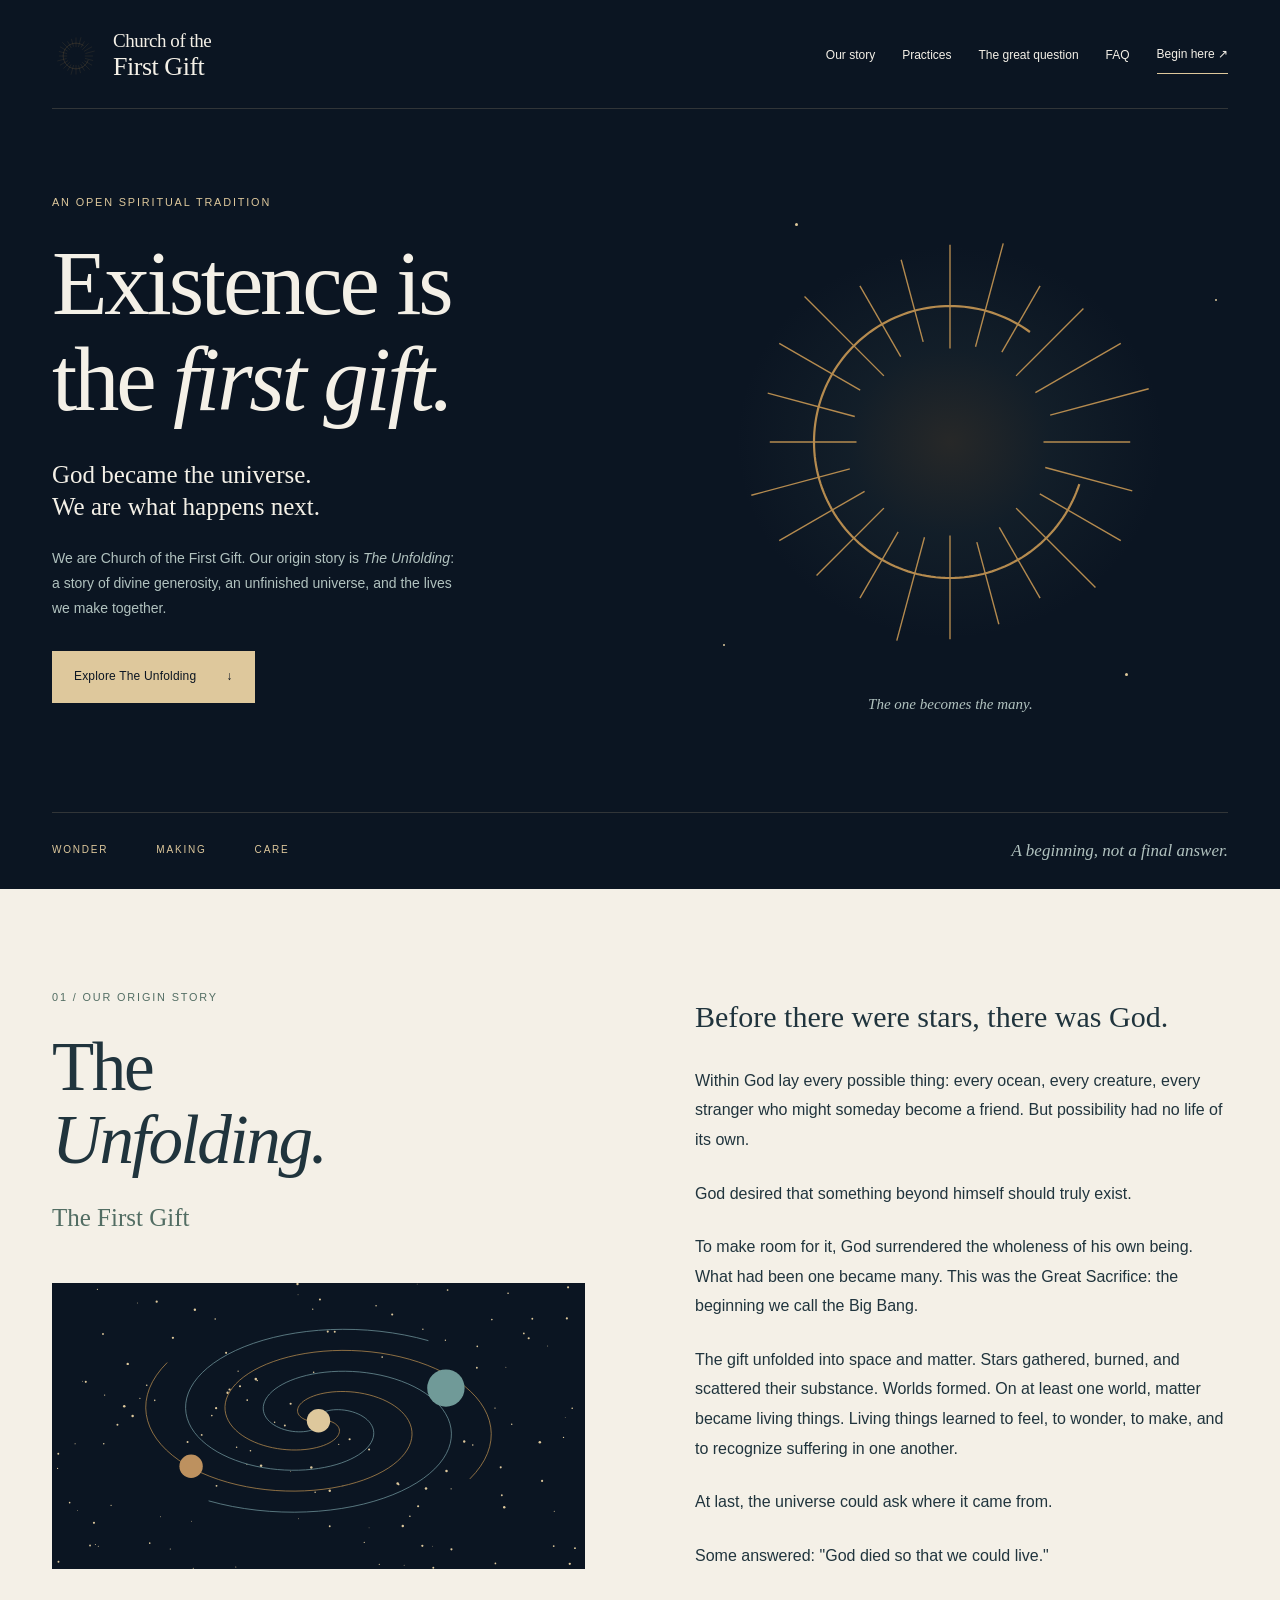
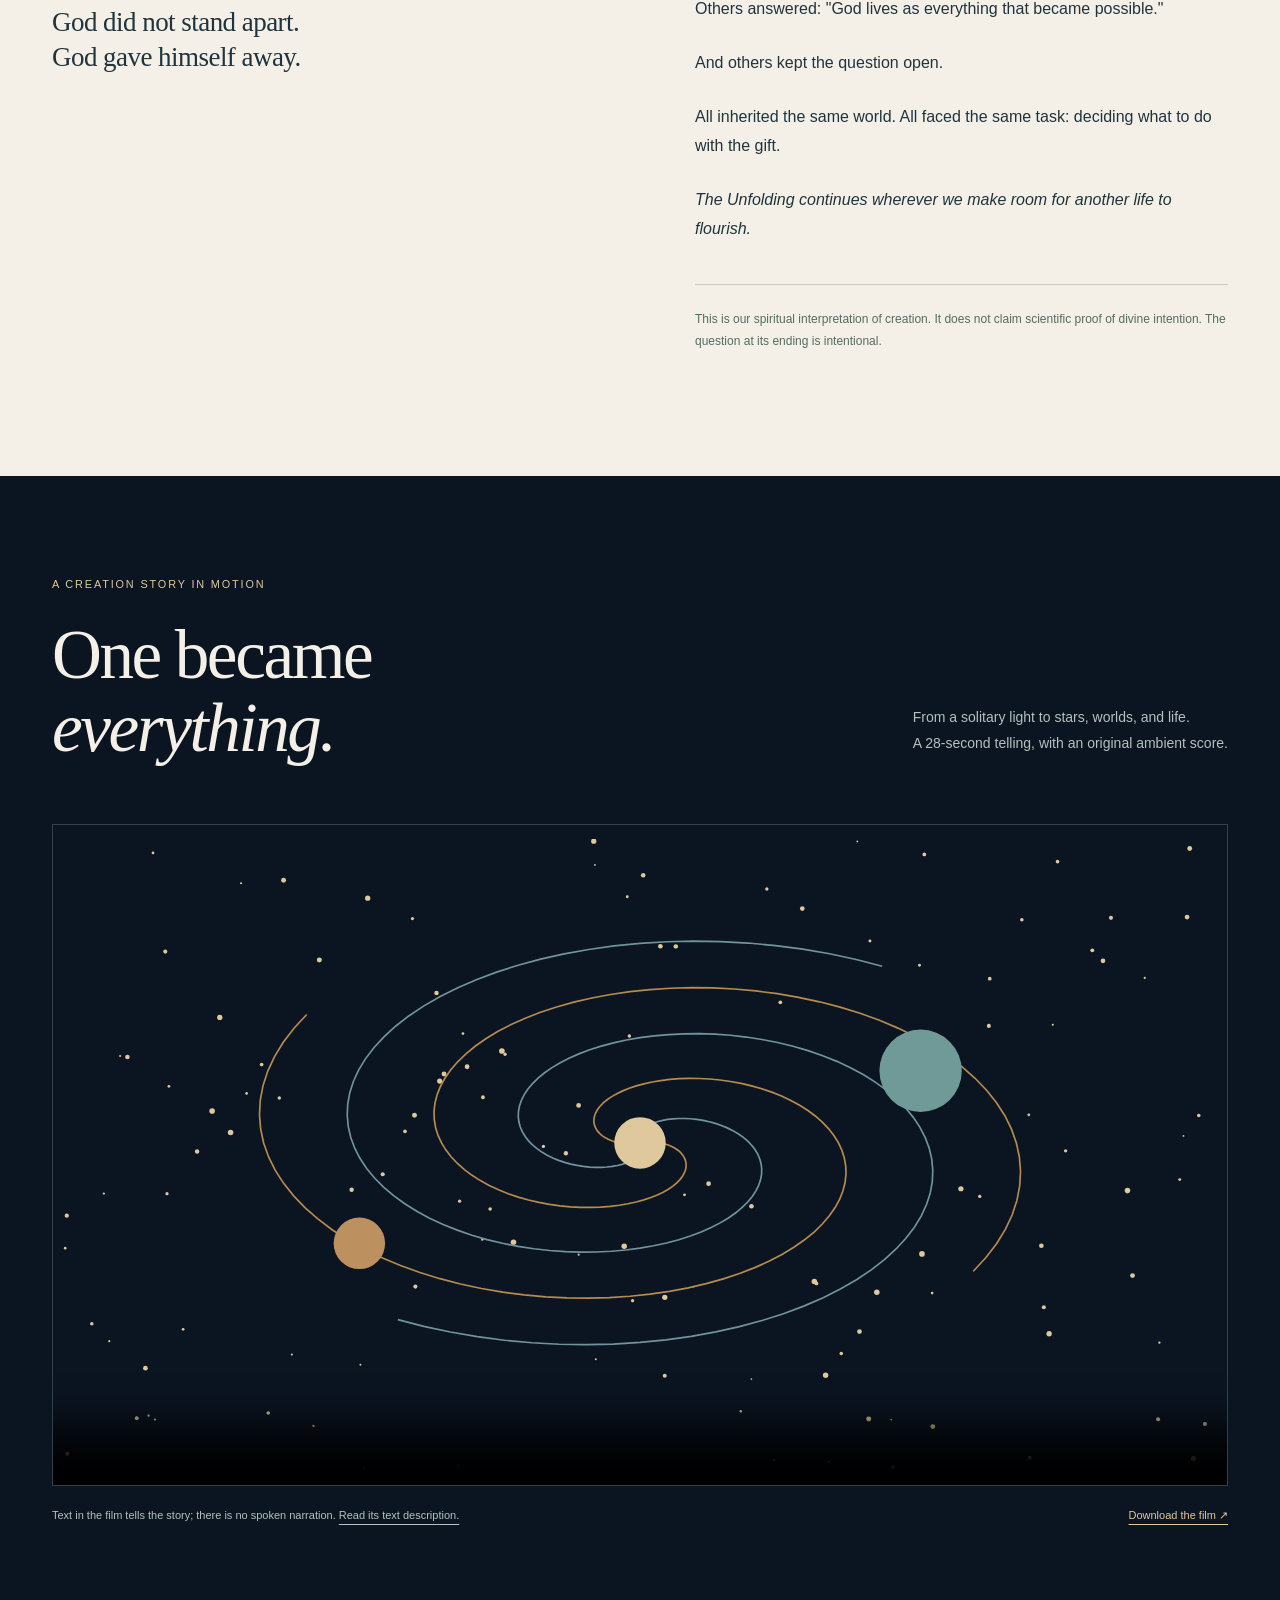
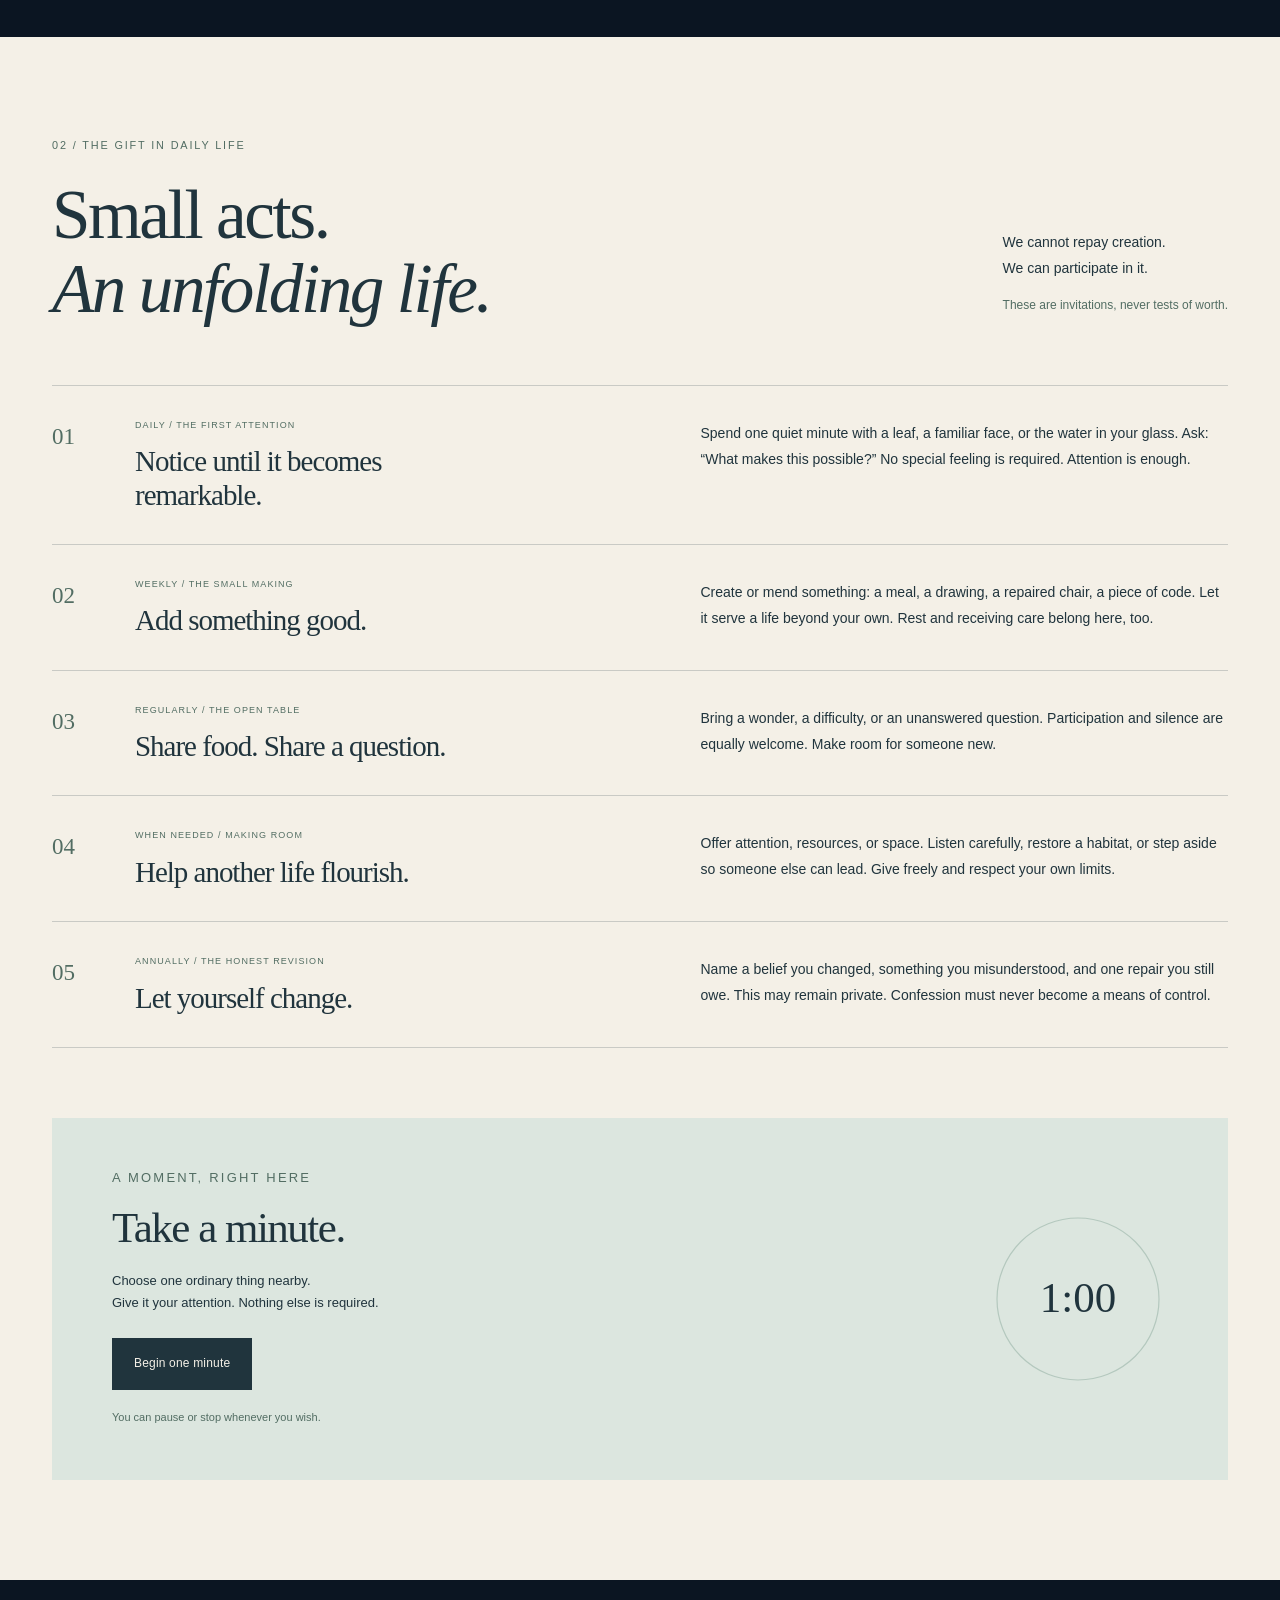
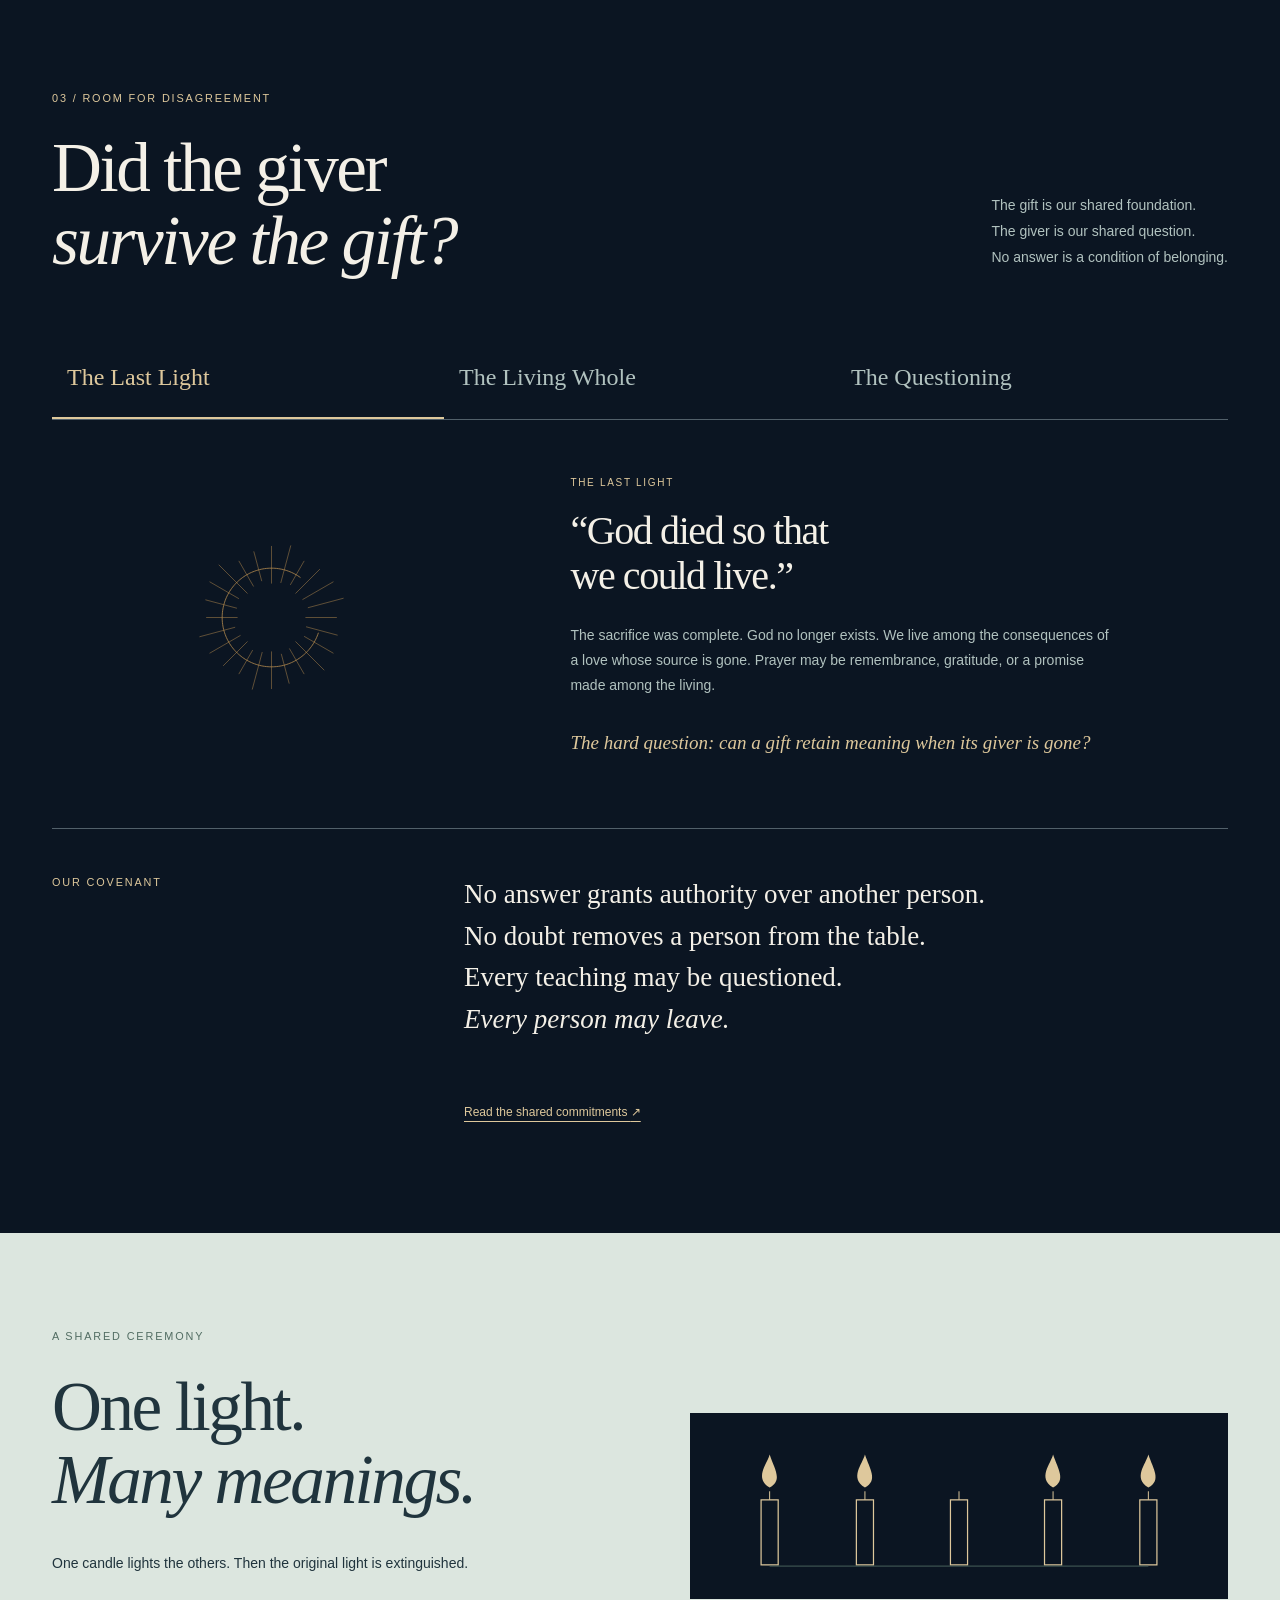
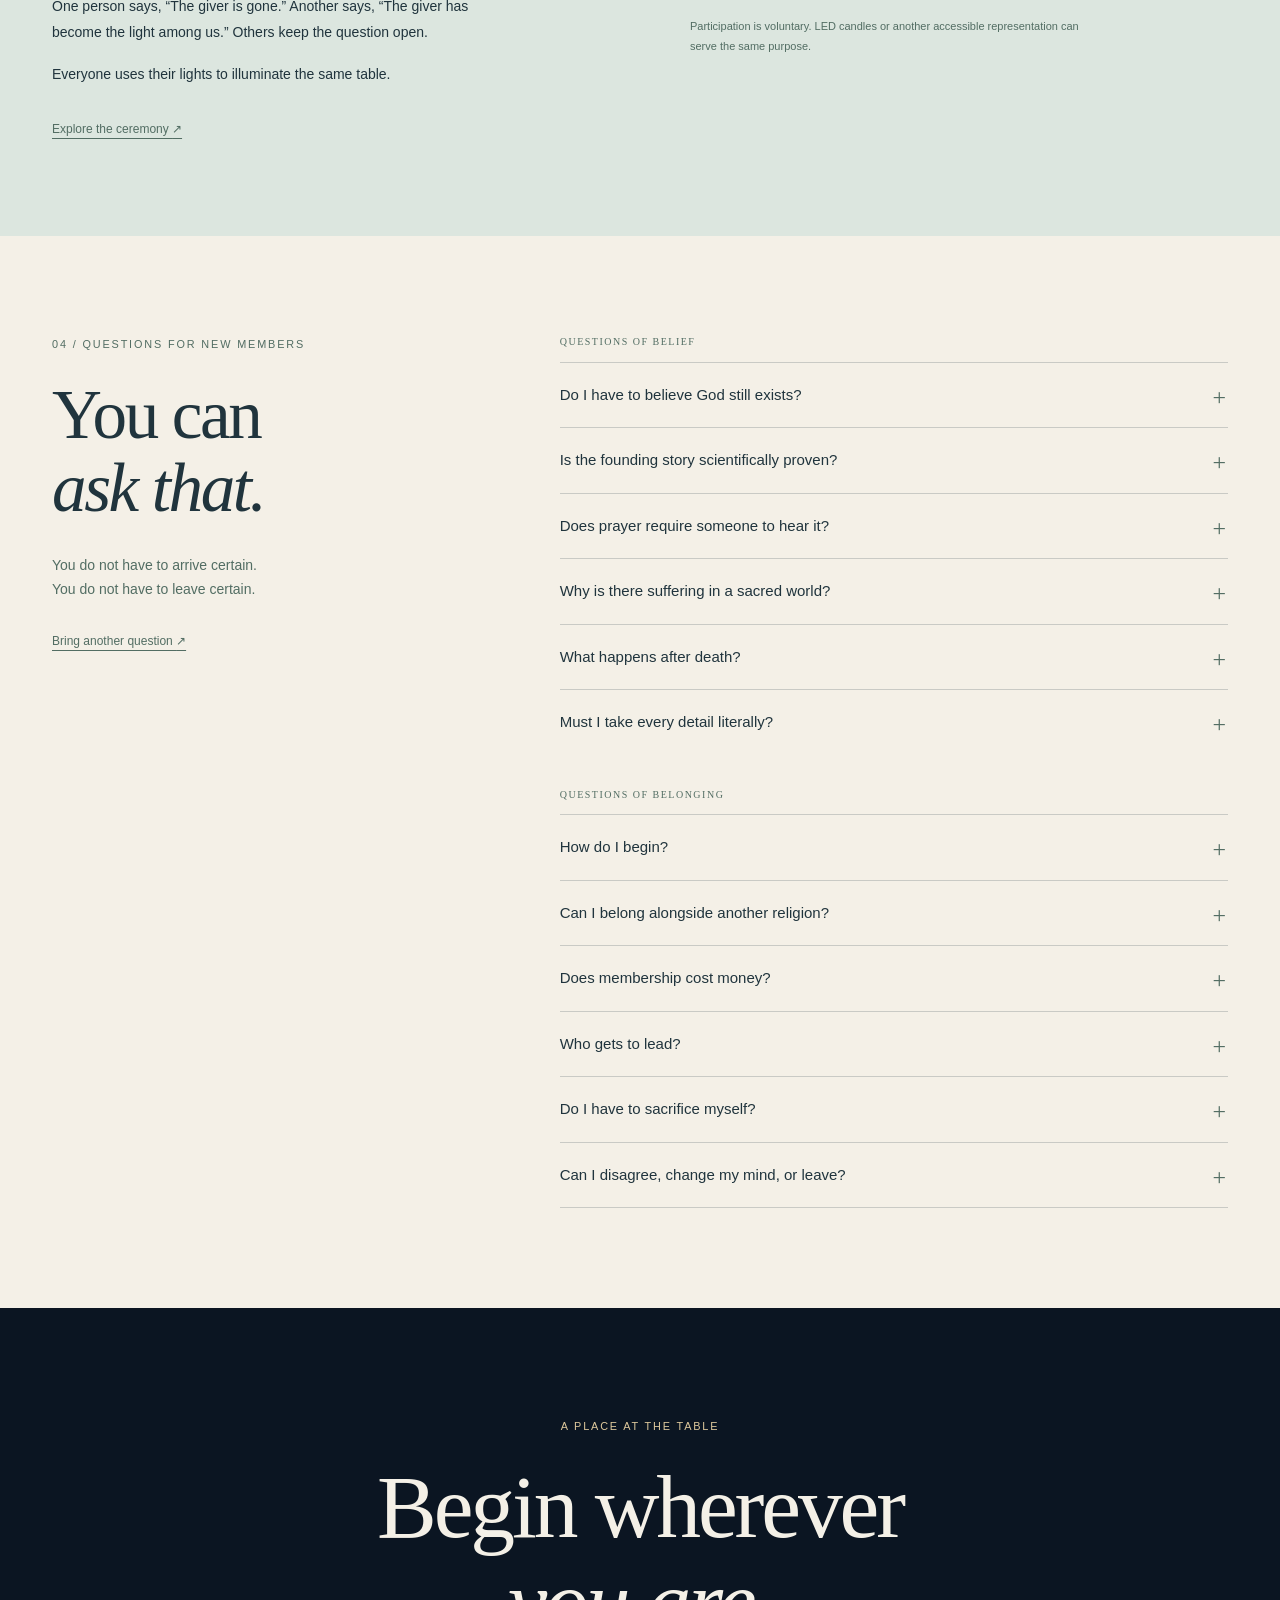
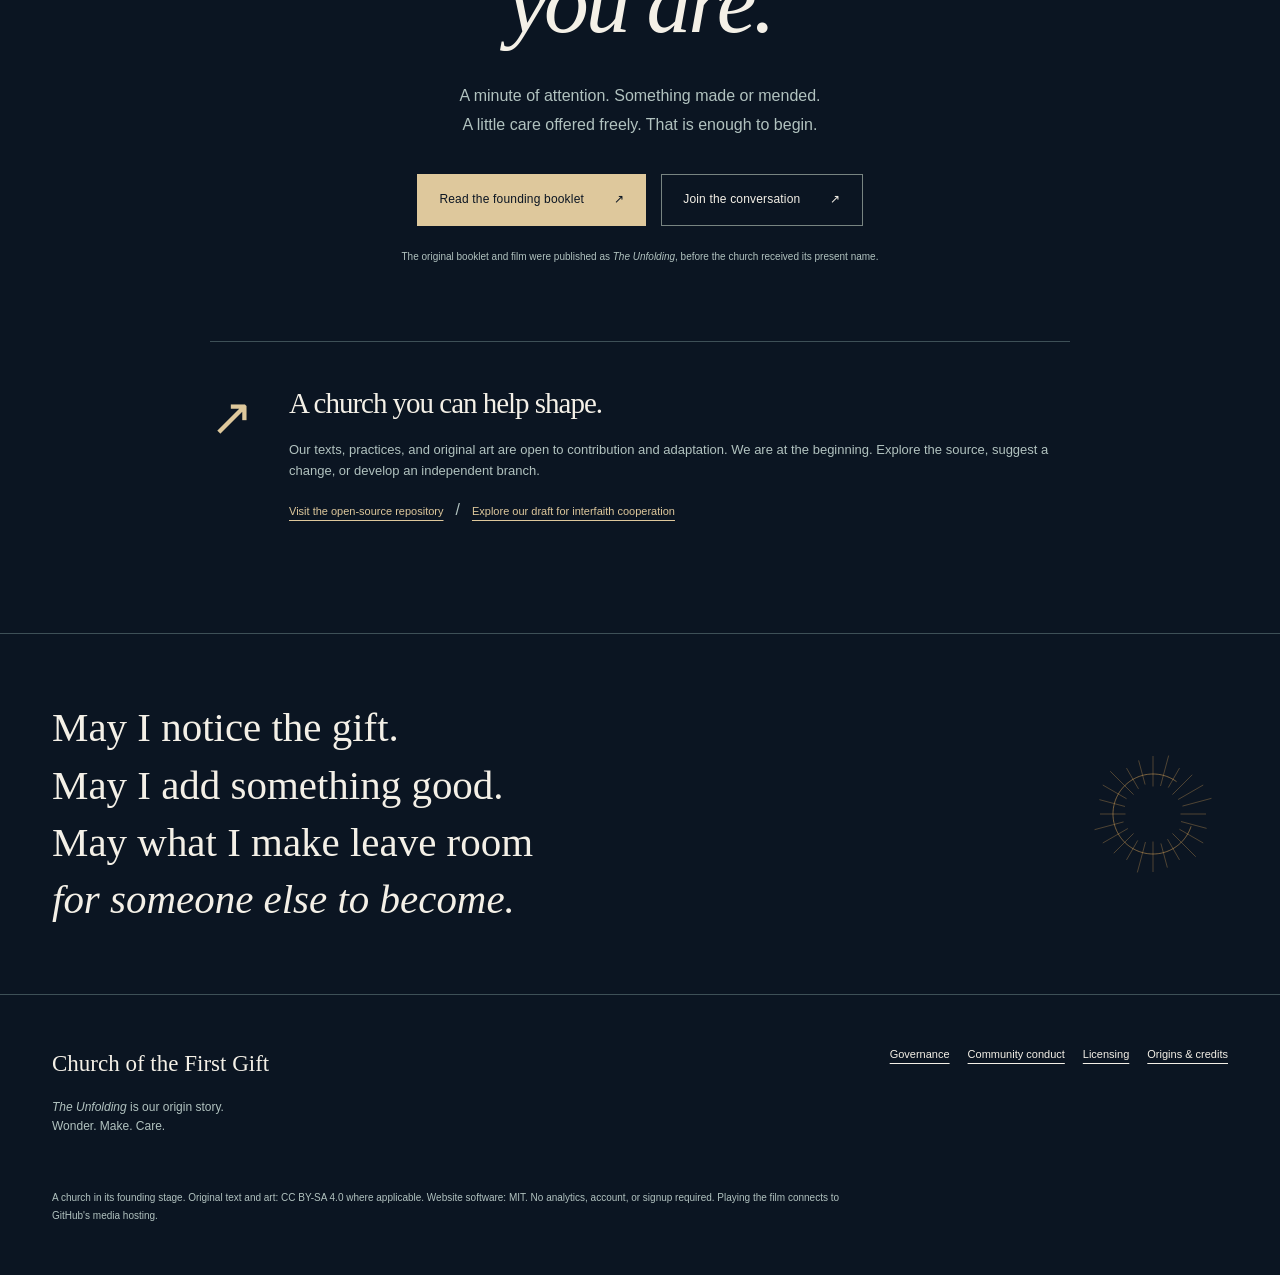
==== docs/index.html @ a4c72338 "Name Church of the First Gift and add GitHub Pages website" ====
<!doctype html>
<html lang="en">
<head>
  <meta charset="utf-8">
  <meta name="viewport" content="width=device-width, initial-scale=1">
  <meta name="theme-color" content="#0b1522">
  <meta name="description" content="Church of the First Gift: an open spiritual tradition of wonder, making, and care. Explore The Unfolding, our origin story, and a faith with room for disagreement.">
  <meta property="og:title" content="Church of the First Gift">
  <meta property="og:description" content="Existence is the first gift. A church of wonder, making, care, and room for the unanswered question.">
  <meta property="og:type" content="website">
  <meta property="og:url" content="https://thescogg.github.io/the-unfolding/">
  <link rel="canonical" href="https://thescogg.github.io/the-unfolding/">
  <link rel="icon" href="assets/emblem.svg" type="image/svg+xml">
  <link rel="stylesheet" href="styles.css">
  <script src="site.js" defer></script>
  <title>Church of the First Gift — Wonder, Make, Care</title>
</head>
<body>
  <a class="skip-link" href="#main">Skip to content</a>
  <header class="site-header wrap">
    <a class="wordmark" href="#home" aria-label="Church of the First Gift, home"><img src="assets/emblem.svg" width="50" height="50" alt=""><span>Church of the<br><strong>First Gift</strong></span></a>
    <button class="menu-toggle" aria-expanded="false" aria-controls="site-nav" hidden>Menu <span aria-hidden="true">+</span></button>
    <nav id="site-nav" aria-label="Main navigation">
      <a href="#story">Our story</a><a href="#practices">Practices</a><a href="#question">The great question</a><a href="#faq">FAQ</a><a class="nav-last" href="#begin">Begin here <span aria-hidden="true">↗</span></a>
    </nav>
  </header>
  <main id="main">
    <section class="hero wrap" id="home" aria-labelledby="hero-title">
      <div class="hero-copy">
        <p class="eyebrow">An open spiritual tradition</p>
        <h1 id="hero-title">Existence is<br>the <em>first gift.</em></h1>
        <p class="hero-intro">God became the universe.<br>We are what happens next.</p>
        <p class="hero-description">We are Church of the First Gift. Our origin story is <i>The Unfolding</i>: a story of divine generosity, an unfinished universe, and the lives we make together.</p>
        <a class="button button-gold" href="#story">Explore The Unfolding <span aria-hidden="true">↓</span></a>
      </div>
      <div class="hero-art" aria-hidden="true"><div class="halo"></div><img class="hero-emblem" src="assets/emblem.svg" width="500" height="500" alt=""><span class="star star-one"></span><span class="star star-two"></span><span class="star star-three"></span><span class="star star-four"></span><span class="orbit-label">The one becomes the many.</span></div>
      <div class="hero-baseline"><span>Wonder</span><span>Making</span><span>Care</span><p>A beginning, not a final answer.</p></div>
    </section>

    <section class="paper-section story-section" id="story" aria-labelledby="story-title">
      <div class="wrap story-layout">
        <aside class="story-aside"><p class="eyebrow">01 / Our origin story</p><h2 id="story-title">The<br><em>Unfolding.</em></h2><p class="serif-deck">The First Gift</p><img src="assets/cosmos.svg" width="456" height="245" loading="lazy" alt="A gold star, young worlds, and a spiral scattered with stars"><blockquote>God did not stand apart.<br>God gave himself away.</blockquote></aside>
        <div class="story-text"><p>Before there were stars, there was God.</p>
<p>Within God lay every possible thing: every ocean, every creature, every stranger who might someday become a friend. But possibility had no life of its own.</p>
<p>God desired that something beyond himself should truly exist.</p>
<p>To make room for it, God surrendered the wholeness of his own being. What had been one became many. This was the Great Sacrifice: the beginning we call the Big Bang.</p>
<p>The gift unfolded into space and matter. Stars gathered, burned, and scattered their substance. Worlds formed. On at least one world, matter became living things. Living things learned to feel, to wonder, to make, and to recognize suffering in one another.</p>
<p>At last, the universe could ask where it came from.</p>
<p>Some answered: &quot;God died so that we could live.&quot;</p>
<p>Others answered: &quot;God lives as everything that became possible.&quot;</p>
<p>And others kept the question open.</p>
<p>All inherited the same world. All faced the same task: deciding what to do with the gift.</p>
<p><em>The Unfolding continues wherever we make room for another life to flourish.</em></p><p class="story-context">This is our spiritual interpretation of creation. It does not claim scientific proof of divine intention. The question at its ending is intentional.</p></div>
      </div>
    </section>

    <section class="film-section wrap" aria-labelledby="film-title"><div class="section-intro"><div><p class="eyebrow">A creation story in motion</p><h2 id="film-title">One became<br><em>everything.</em></h2></div><p>From a solitary light to stars, worlds, and life.<br>A 28-second telling, with an original ambient score.</p></div><video controls preload="none" playsinline poster="assets/cosmos.svg" aria-label="The Great Sacrifice and The Unfolding, a 28-second animation"><source src="https://github.com/TheScogg/the-unfolding/releases/download/v0.1.0/The-Unfolding.mp4" type="video/mp4">Your browser does not support embedded video. Use the download below.</video><div class="film-caption"><p>Text in the film tells the story; there is no spoken narration. <a href="https://github.com/TheScogg/the-unfolding/blob/main/art/film/README.md">Read its text description.</a></p><a href="https://github.com/TheScogg/the-unfolding/releases/download/v0.1.0/The-Unfolding.mp4">Download the film <span aria-hidden="true">↗</span></a></div></section>

    <section class="paper-section" id="practices" aria-labelledby="practices-title"><div class="wrap">
      <div class="section-intro"><div><p class="eyebrow">02 / The gift in daily life</p><h2 id="practices-title">Small acts.<br><em>An unfolding life.</em></h2></div><p>We cannot repay creation.<br>We can participate in it.<br><span class="muted">These are invitations, never tests of worth.</span></p></div>
      <div class="practice-list">
        <article class="practice"><span class="practice-number">01</span><div><p class="eyebrow">Daily / The First Attention</p><h3>Notice until it becomes remarkable.</h3></div><p>Spend one quiet minute with a leaf, a familiar face, or the water in your glass. Ask: “What makes this possible?” No special feeling is required. Attention is enough.</p></article>
        <article class="practice"><span class="practice-number">02</span><div><p class="eyebrow">Weekly / The Small Making</p><h3>Add something good.</h3></div><p>Create or mend something: a meal, a drawing, a repaired chair, a piece of code. Let it serve a life beyond your own. Rest and receiving care belong here, too.</p></article>
        <article class="practice"><span class="practice-number">03</span><div><p class="eyebrow">Regularly / The Open Table</p><h3>Share food. Share a question.</h3></div><p>Bring a wonder, a difficulty, or an unanswered question. Participation and silence are equally welcome. Make room for someone new.</p></article>
        <article class="practice"><span class="practice-number">04</span><div><p class="eyebrow">When needed / Making Room</p><h3>Help another life flourish.</h3></div><p>Offer attention, resources, or space. Listen carefully, restore a habitat, or step aside so someone else can lead. Give freely and respect your own limits.</p></article>
        <article class="practice"><span class="practice-number">05</span><div><p class="eyebrow">Annually / The Honest Revision</p><h3>Let yourself change.</h3></div><p>Name a belief you changed, something you misunderstood, and one repair you still owe. This may remain private. Confession must never become a means of control.</p></article>
      </div>
      <div class="attention-exercise" id="attention-exercise" hidden><div><p class="eyebrow">A moment, right here</p><h3>Take a minute.</h3><p>Choose one ordinary thing nearby.<br>Give it your attention. Nothing else is required.</p><div class="timer-actions"><button class="button button-ink" id="timer-toggle">Begin one minute</button><button class="text-button" id="timer-reset" hidden>Reset</button></div><p class="timer-status" id="timer-status" aria-live="polite">You can pause or stop whenever you wish.</p></div><div class="timer-face"><svg viewBox="0 0 120 120" aria-hidden="true"><circle class="timer-track" cx="60" cy="60" r="54"></circle><circle class="timer-progress" id="timer-progress" cx="60" cy="60" r="54"></circle></svg><output id="timer-display" aria-label="Time remaining">1:00</output></div></div>
    </div></section>

    <section class="question-section wrap" id="question" aria-labelledby="question-title"><div class="section-intro"><div><p class="eyebrow">03 / Room for disagreement</p><h2 id="question-title">Did the giver<br><em>survive the gift?</em></h2></div><p>The gift is our shared foundation.<br>The giver is our shared question.<br>No answer is a condition of belonging.</p></div>
      <div class="belief-tabs" role="tablist" aria-label="Interpretations of the Great Question" hidden><button id="tab-last" role="tab" aria-controls="belief-last" aria-selected="true">The Last Light</button><button id="tab-whole" role="tab" aria-controls="belief-whole" aria-selected="false" tabindex="-1">The Living Whole</button><button id="tab-questioning" role="tab" aria-controls="belief-questioning" aria-selected="false" tabindex="-1">The Questioning</button></div>
      <div class="belief-panels">
        <section class="belief-panel" id="belief-last" role="tabpanel" aria-labelledby="tab-last" tabindex="0"><img src="assets/emblem.svg" width="185" height="185" alt="The open circle, holding an empty center"><div><p class="eyebrow">The Last Light</p><h3>“God died so that<br>we could live.”</h3><p>The sacrifice was complete. God no longer exists. We live among the consequences of a love whose source is gone. Prayer may be remembrance, gratitude, or a promise made among the living.</p><p class="hard-question">The hard question: can a gift retain meaning when its giver is gone?</p></div></section>
        <section class="belief-panel" id="belief-whole" role="tabpanel" aria-labelledby="tab-whole" tabindex="0"><img src="assets/cosmos.svg" width="240" height="160" alt="Light distributed throughout a spiral cosmos"><div><p class="eyebrow">The Living Whole</p><h3>“God lives as everything<br>that became possible.”</h3><p>God surrendered separate existence and remains present throughout creation. Every being participates in an ongoing divine life. Prayer may be communion with the sacred within and around us.</p><p class="hard-question">The hard question: if God remains in everything, what exactly was sacrificed?</p></div></section>
        <section class="belief-panel" id="belief-questioning" role="tabpanel" aria-labelledby="tab-questioning" tabindex="0"><span class="question-mark" aria-hidden="true">?</span><div><p class="eyebrow">The Questioning</p><h3>“You may keep<br>the question open.”</h3><p>Uncertainty is a legitimate position. People who cannot choose have equal standing and may lead gatherings. A person may change interpretations or remain uncertain throughout their life.</p><p class="hard-question">The shared question: what can we make possible before we agree?</p></div></section>
      </div>
      <div class="covenant"><p class="eyebrow">Our covenant</p><p>No answer grants authority over another person.<br>No doubt removes a person from the table.<br>Every teaching may be questioned.<br><em>Every person may leave.</em></p><a href="https://github.com/TheScogg/the-unfolding/blob/main/covenant/README.md">Read the shared commitments <span aria-hidden="true">↗</span></a></div>
    </section>

    <section class="sage-section" aria-labelledby="ceremony-title"><div class="wrap ceremony-layout"><div><p class="eyebrow">A shared ceremony</p><h2 id="ceremony-title">One light.<br><em>Many meanings.</em></h2><p>One candle lights the others. Then the original light is extinguished.</p><p>One person says, “The giver is gone.” Another says, “The giver has become the light among us.” Others keep the question open.</p><p>Everyone uses their lights to illuminate the same table.</p><a class="inline-link" href="https://github.com/TheScogg/the-unfolding/blob/main/practices/one-light-many-lights.md">Explore the ceremony <span aria-hidden="true">↗</span></a></div><figure><img src="assets/candles.svg" width="424" height="106" loading="lazy" alt="Four burning candles surrounding an extinguished central candle"><figcaption>Participation is voluntary. LED candles or another accessible representation can serve the same purpose.</figcaption></figure></div></section>

    <section class="paper-section" id="faq" aria-labelledby="faq-title"><div class="wrap faq-layout"><div class="faq-heading"><p class="eyebrow">04 / Questions for new members</p><h2 id="faq-title">You can<br><em>ask that.</em></h2><p>You do not have to arrive certain.<br>You do not have to leave certain.</p><a class="inline-link" href="https://github.com/TheScogg/the-unfolding/discussions">Bring another question <span aria-hidden="true">↗</span></a></div><div class="faq-list"><h3 class="faq-group-label">Questions of belief</h3>
<details><summary>Do I have to believe God still exists?</summary><p>No. The Last Light, the Living Whole, and the Questioning share equal standing. Agreement about the giver is not a condition of belonging.</p></details>
<details><summary>Is the founding story scientifically proven?</summary><p>No. The story gives spiritual meaning to cosmic origins. It does not demonstrate divine intention. Scientific questions remain open to scientific investigation and revision.</p></details>
<details><summary>Does prayer require someone to hear it?</summary><p>The branches disagree. Prayer may be communion with a living divine presence, or remembrance, reflection, lament, and a promise to act. You may also choose silence.</p></details>
<details><summary>Why is there suffering in a sacred world?</summary><p>This faith offers no settled explanation that makes suffering deserved or necessary. Care asks us to relieve suffering where we can; pain is never proof that someone lacks faith.</p></details>
<details><summary>What happens after death?</summary><p>The shared tradition makes no promise of an afterlife. Members may hold different hopes. Grief, remembrance, and care for the living belong at the table.</p></details>
<details><summary>Must I take every detail literally?</summary><p>No. Read the story as theology, sacred poetry, or a question worth living with. Discuss interpretations honestly and distinguish personal conviction from shared commitments.</p></details>
<h3 class="faq-group-label">Questions of belonging</h3>
<details><summary>How do I begin?</summary><p>Try a minute of attention, make or mend something, and offer a little care. Read the story, ask questions, and gather with others if you wish. No initiation is required.</p></details>
<details><summary>Can I belong alongside another religion?</summary><p>Within Church of the First Gift, yes. You need not erase your history or abandon another identity. Any obligations of another community are yours to consider.</p></details>
<details><summary>Does membership cost money?</summary><p>No fee or required donation is part of this founding proposal. Any future shared expenses should be transparent and voluntary. Giving never buys status, spiritual authority, or access.</p></details>
<details><summary>Who gets to lead?</summary><p>Leadership is service, not divine entitlement. Any future community should choose accountable facilitators, including the Questioning, and provide clear ways to challenge decisions and replace leaders.</p></details>
<details><summary>Do I have to sacrifice myself?</summary><p>No. The First Gift invites care, not self-destruction. Your safety, dignity, health, and boundaries matter. Nobody may demand suffering, obedience, or intimacy as a test of faith.</p></details>
<details><summary>Can I disagree, change my mind, or leave?</summary><p>Yes. You may decline a ritual, question a teaching, change branches, or leave without punishment or shunning. Friendship and respect should not depend on continued membership.</p></details></div></div></section>

    <section class="begin-section wrap" id="begin" aria-labelledby="begin-title"><p class="eyebrow">A place at the table</p><h2 id="begin-title">Begin wherever<br><em>you are.</em></h2><p class="begin-intro">A minute of attention. Something made or mended.<br>A little care offered freely. That is enough to begin.</p><div class="begin-actions"><a class="button button-gold" href="https://github.com/TheScogg/the-unfolding/releases/download/v0.1.0/the-unfolding-field-guide.pdf">Read the founding booklet <span aria-hidden="true">↗</span></a><a class="button button-outline" href="https://github.com/TheScogg/the-unfolding/discussions">Join the conversation <span aria-hidden="true">↗</span></a></div><p class="edition-note">The original booklet and film were published as <i>The Unfolding</i>, before the church received its present name.</p><div class="open-source-note"><span class="open-source-symbol" aria-hidden="true">↗</span><div><h3>A church you can help shape.</h3><p>Our texts, practices, and original art are open to contribution and adaptation. We are at the beginning. Explore the source, suggest a change, or develop an independent branch.</p><a href="https://github.com/TheScogg/the-unfolding">Visit the open-source repository</a><span class="link-divider">/</span><a href="https://github.com/TheScogg/the-unfolding/blob/main/proposals/0001-open-table-protocol.md">Explore our draft for interfaith cooperation</a></div></div></section>
    <section class="blessing" aria-label="A blessing for the road"><div class="wrap"><p>May I notice the gift.<br>May I add something good.<br>May what I make leave room<br><em>for someone else to become.</em></p><img src="assets/emblem.svg" width="130" height="130" alt=""></div></section>
  </main>
  <footer class="wrap site-footer"><div><a class="footer-name" href="#home">Church of the First Gift</a><p><i>The Unfolding</i> is our origin story.<br>Wonder. Make. Care.</p></div><div class="footer-links"><a href="https://github.com/TheScogg/the-unfolding/blob/main/GOVERNANCE.md">Governance</a><a href="https://github.com/TheScogg/the-unfolding/blob/main/CODE_OF_CONDUCT.md">Community conduct</a><a href="https://github.com/TheScogg/the-unfolding/blob/main/LICENSE.md">Licensing</a><a href="https://github.com/TheScogg/the-unfolding/blob/main/PROVENANCE.md">Origins &amp; credits</a></div><p class="footer-small">A church in its founding stage. Original text and art: CC BY-SA 4.0 where applicable. Website software: MIT. No analytics, account, or signup required. Playing the film connects to GitHub's media hosting.</p></footer>
</body>
</html>
---- docs/styles.css ----
/* SPDX-License-Identifier: MIT */
:root{--night:#0b1522;--ink:#20343d;--paper:#f4f0e7;--gold:#dec89c;--moss:#526d63;--sage:#dce6df;--mist:#b1c2bf;--serif:"Iowan Old Style",Baskerville,"Palatino Linotype",Georgia,serif;--sans:-apple-system,BlinkMacSystemFont,"Segoe UI",sans-serif;--line:rgba(32,52,61,.2)}
*{box-sizing:border-box}html{scroll-behavior:smooth;scroll-padding-top:32px}body{margin:0;background:var(--night);color:var(--paper);font-family:var(--sans);font-size:16px;line-height:1.65}button,a{-webkit-tap-highlight-color:transparent}button{font:inherit}a{color:inherit;text-underline-offset:5px;text-decoration-thickness:1px}button,a,summary{touch-action:manipulation}a:hover{text-decoration-color:var(--gold)}a:focus-visible,button:focus-visible,summary:focus-visible,[tabindex="0"]:focus-visible{outline:2px solid currentColor;outline-offset:7px}button{cursor:pointer}img,video{display:block;max-width:100%;height:auto}figure{margin:0}[hidden]{display:none!important}.wrap{width:min(1224px,calc(100% - 104px));margin-inline:auto}.eyebrow{font-size:.68rem;letter-spacing:.17em;text-transform:uppercase;line-height:1.6;font-weight:500;margin:0 0 24px;color:var(--gold)}h1,h2,h3,blockquote{font-family:var(--serif);font-weight:400;line-height:1.06;margin:0;letter-spacing:-.035em}h1{font-size:clamp(65px,7.1vw,110px)}h2{font-size:clamp(48px,5.4vw,78px)}h3{font-size:29px;line-height:1.15}em{font-weight:400}p{margin:0 0 1.2em}.skip-link{position:absolute;left:20px;top:-100px;background:var(--paper);color:var(--ink);padding:10px 20px;z-index:10}.skip-link:focus{top:10px}.site-header{display:flex;justify-content:space-between;align-items:center;padding-top:30px;padding-bottom:26px;border-bottom:1px solid rgba(222,200,156,.18);gap:28px}.wordmark{display:flex;gap:13px;align-items:center;text-decoration:none;min-width:210px;font-family:var(--serif);font-size:19px;line-height:1.15;letter-spacing:-.025em}.wordmark img{width:48px}.wordmark strong{font-weight:400;font-size:26px}nav{display:flex;align-items:center;gap:27px}nav a{font-size:12px;text-decoration:none;white-space:nowrap}.nav-last{border-bottom:1px solid var(--gold);padding-block:8px}.menu-toggle{display:none;color:var(--paper);background:none;border:1px solid #56636a;padding:8px 12px;font-size:13px}.menu-toggle span{margin-left:12px}.hero{display:grid;grid-template-columns:1.1fr 1fr;position:relative;gap:10px;padding-top:85px;min-height:780px}.hero-copy{position:relative;z-index:1}.hero-copy .eyebrow{margin-bottom:25px}.hero-intro{font-family:var(--serif);font-size:25px;line-height:1.3;margin-top:30px;margin-bottom:22px}.hero-description{max-width:405px;color:var(--mist);font-size:14px;line-height:1.8;margin-bottom:30px}.button{display:inline-flex;align-items:center;justify-content:space-between;gap:30px;text-decoration:none;font-size:12px;letter-spacing:.015em;border:1px solid transparent;padding:15px 21px;min-height:50px;border-radius:0;transition:background .2s,color .2s}.button-gold{background:var(--gold);color:var(--night)}.button-gold:hover{background:#f0dcba}.button-ink{background:var(--ink);color:var(--paper)}.button-ink:hover{background:#364f55}.button-outline{border-color:#788481;color:var(--paper)}.button-outline:hover{background:#1b2c37}.hero-art{position:relative;display:grid;place-items:center;align-self:center;min-height:450px;margin-top:-30px}.hero-emblem{width:min(100%,510px);position:relative;animation:turn 150s linear infinite}.halo{position:absolute;inset:10%;background:radial-gradient(ellipse,rgba(208,155,76,.14),rgba(82,109,99,.1) 32%,transparent 68%)}.star{position:absolute;width:3px;height:3px;background:var(--gold);border-radius:50%}.star-one{top:7%;left:22%}.star-two{top:22%;right:2%;width:2px;height:2px}.star-three{bottom:10%;left:9%;width:2px;height:2px}.star-four{bottom:4%;right:18%}.orbit-label{position:absolute;bottom:-20px;font-family:var(--serif);font-style:italic;color:var(--mist);font-size:15px}.hero-baseline{grid-column:1/-1;align-self:end;display:flex;align-items:center;gap:48px;border-top:1px solid rgba(222,200,156,.18);padding-block:24px;margin-top:65px}.hero-baseline>span{font-size:10px;text-transform:uppercase;letter-spacing:.18em;color:var(--gold)}.hero-baseline p{margin:0 0 0 auto;font-family:var(--serif);font-style:italic;font-size:17px;color:var(--mist)}.paper-section{background:var(--paper);color:var(--ink);padding-block:100px}.paper-section .eyebrow,.sage-section .eyebrow{color:var(--moss)}.story-layout{display:grid;grid-template-columns:1fr 1fr;gap:110px}.story-aside{position:sticky;top:40px;align-self:start}.serif-deck{font-family:var(--serif);font-size:25px;margin-top:20px;color:var(--moss)}.story-aside img{margin-top:45px;margin-bottom:36px;width:100%;background:var(--night)}.story-aside blockquote{font-size:27px;line-height:1.3;letter-spacing:-.02em}.story-text{font-size:16px;line-height:1.85;padding-top:8px}.story-text p{margin-bottom:24px}.story-text p:first-child{font-family:var(--serif);font-size:30px;line-height:1.3;margin-bottom:30px}.story-context{border-top:1px solid var(--line);padding-top:24px;margin-top:40px;font-size:12px;line-height:1.8;color:var(--moss)}.section-intro{display:flex;align-items:end;justify-content:space-between;gap:60px;margin-bottom:60px}.section-intro>p{max-width:355px;color:var(--mist);font-size:14px;margin:0 0 7px;line-height:1.85}.paper-section .section-intro>p{color:var(--ink)}.muted{display:inline-block;color:var(--moss);font-size:12px;margin-top:12px}.film-section{padding-block:100px}.film-section video{width:100%;aspect-ratio:16/9;background:var(--night);border:1px solid #30414a;object-fit:contain}.film-caption{display:flex;justify-content:space-between;align-items:start;gap:30px;margin-top:20px;font-size:11px;color:var(--mist)}.film-caption p{max-width:600px}.film-caption>a{white-space:nowrap;color:var(--gold)}.practice{display:grid;grid-template-columns:45px 1fr 1fr;gap:38px;padding-block:32px;border-top:1px solid var(--line);align-items:start}.practice-number{font-family:var(--serif);font-size:23px;color:var(--moss)}.practice .eyebrow{font-size:9px;margin-bottom:13px;letter-spacing:.12em}.practice h3{font-size:29px;max-width:340px}.practice>p{font-size:14px;line-height:1.85;padding-top:3px;margin-bottom:0}.practice:last-child{border-bottom:1px solid var(--line)}.attention-exercise{background:var(--sage);padding:50px 60px;margin-top:70px;display:flex;align-items:center;justify-content:space-between;gap:50px}.attention-exercise .eyebrow{margin-bottom:14px}.attention-exercise h3{font-size:43px;margin-bottom:18px}.attention-exercise p{font-size:13px}.timer-actions{display:flex;align-items:center;gap:25px;margin-top:25px}.text-button{border:0;border-bottom:1px solid var(--moss);background:transparent;color:var(--ink);padding:5px 0;font-size:12px}.attention-exercise .timer-status{font-size:11px;color:var(--moss);margin-top:18px;margin-bottom:0;min-height:2em}.timer-face{position:relative;flex:0 0 180px;width:180px;height:180px;display:grid;place-items:center}.timer-face svg{position:absolute;inset:0;width:100%;height:100%;transform:rotate(-90deg);fill:none;stroke-width:.8}.timer-track{stroke:#b4c8be}.timer-progress{stroke:var(--moss);stroke-width:1.6;stroke-dasharray:339.292;stroke-dashoffset:339.292;transition:stroke-dashoffset .3s linear}.timer-face output{font-family:var(--serif);font-size:43px;font-variant-numeric:tabular-nums}.question-section{padding-block:110px}.belief-tabs{display:flex;gap:0;border-bottom:1px solid #52606a}.belief-tabs button{flex:1;padding:20px 15px;border:0;border-bottom:2px solid transparent;background:transparent;color:var(--mist);font-family:var(--serif);font-size:24px;text-align:left}.belief-tabs button[aria-selected="true"]{color:var(--gold);border-bottom-color:var(--gold)}.belief-tabs button:hover{color:var(--paper)}.belief-panel{display:grid;grid-template-columns:1fr 1.5fr;gap:80px;align-items:center;padding-block:55px;min-height:380px}.belief-panel>img{margin:auto;max-width:100%}.belief-panel h3{font-size:40px;line-height:1.12;margin-bottom:24px}.belief-panel>div>p:not(.eyebrow){max-width:540px;color:var(--mist);font-size:14px;line-height:1.8}.belief-panel .eyebrow{font-size:10px;margin-bottom:18px}.belief-panel>div>p.hard-question{color:var(--gold);font-family:var(--serif);font-style:italic;font-size:19px;margin-top:28px;margin-bottom:0}.question-mark{margin:auto;font-size:130px;line-height:1;font-family:var(--serif);color:var(--gold)}.covenant{border-top:1px solid #52606a;padding-top:45px;margin-top:12px;display:grid;grid-template-columns:1fr 2fr;gap:30px}.covenant>p:not(.eyebrow){font-family:var(--serif);font-size:27px;line-height:1.55}.covenant>a{grid-column:2;font-size:12px;color:var(--gold);justify-self:start}.sage-section{background:var(--sage);color:var(--ink);padding-block:95px}.ceremony-layout{display:grid;grid-template-columns:1fr 1fr;gap:100px;align-items:center}.ceremony-layout h2{margin-bottom:35px}.ceremony-layout p:not(.eyebrow){font-size:14px;line-height:1.85;max-width:440px}.inline-link{display:inline-block;font-size:12px;color:var(--moss);margin-top:15px}.ceremony-layout img{width:100%;background:var(--night);padding:28px 10px}.ceremony-layout figcaption{font-size:11px;color:var(--moss);line-height:1.8;margin-top:18px;max-width:390px}.faq-layout{display:grid;grid-template-columns:1fr 1.6fr;gap:90px}.faq-heading{position:sticky;top:40px;align-self:start}.faq-heading>p:not(.eyebrow){font-size:14px;color:var(--moss);margin-top:30px}.faq-group-label{margin:34px 0 14px;font-size:10px;text-transform:uppercase;letter-spacing:.15em;color:var(--moss)}.faq-group-label:first-child{margin-top:0}.faq-list details{border-top:1px solid var(--line)}.faq-list details:last-child{border-bottom:1px solid var(--line)}.faq-list summary{padding:21px 32px 21px 0;font-size:15px;line-height:1.5;list-style:none;position:relative;cursor:pointer}.faq-list summary::-webkit-details-marker{display:none}.faq-list summary::after{content:"+";position:absolute;right:2px;font-family:var(--serif);font-size:24px;top:16px;color:var(--moss)}.faq-list details[open] summary::after{content:"−"}.faq-list details p{font-size:14px;color:var(--moss);line-height:1.8;margin:0 22px 25px 0}.begin-section{padding-block:110px;text-align:center}.begin-section h2{font-size:clamp(60px,7vw,95px)}.begin-intro{margin-top:32px;font-size:16px;line-height:1.8;color:var(--mist)}.begin-actions{display:flex;justify-content:center;gap:15px;margin-top:35px}.edition-note{font-size:10px;color:var(--mist);max-width:520px;margin:22px auto 0;line-height:1.8}.open-source-note{display:flex;text-align:left;border-top:1px solid #3e5057;padding-top:45px;margin-top:75px;gap:35px;max-width:860px;margin-inline:auto}.open-source-symbol{font-family:var(--serif);font-size:52px;line-height:1.2;color:var(--gold)}.open-source-note h3{font-size:29px}.open-source-note p{font-size:13px;color:var(--mist);margin-top:18px}.open-source-note a{font-size:11px;color:var(--gold)}.link-divider{margin-inline:12px;color:var(--mist)}.blessing{border-top:1px solid #3e5057;border-bottom:1px solid #3e5057;padding-block:65px}.blessing>.wrap{display:flex;justify-content:space-between;align-items:center;gap:50px}.blessing p{font-family:var(--serif);font-size:clamp(25px,3.2vw,42px);line-height:1.4;margin:0}.blessing img{width:150px}.site-footer{padding-block:50px;display:grid;grid-template-columns:1fr 1fr;gap:25px}.footer-name{font-family:var(--serif);font-size:23px;text-decoration:none}.site-footer p{font-size:12px;color:var(--mist);margin-top:15px}.footer-links{display:flex;align-items:start;justify-content:end;flex-wrap:wrap;gap:18px}.footer-links a{font-size:11px}.site-footer .footer-small{grid-column:1/-1;font-size:10px;line-height:1.8;max-width:820px;margin:12px 0 0;color:var(--mist)}@keyframes turn{to{transform:rotate(360deg)}}
@media(min-width:1500px){.hero{min-height:860px;padding-top:100px}.hero-art{min-height:530px}}
@media(max-width:1050px){.wrap{width:calc(100% - 64px)}nav{gap:18px}.story-layout,.ceremony-layout,.faq-layout{gap:55px}.hero{padding-top:65px;min-height:720px}.hero-art{min-height:350px}.hero-description{max-width:350px}.practice{gap:25px;grid-template-columns:30px 1fr 1fr}.belief-panel{gap:40px}.hero-baseline{gap:30px}.attention-exercise{padding:40px}}
@media(max-width:820px){.site-header{position:relative;flex-wrap:wrap;padding-top:22px;padding-bottom:22px}.menu-toggle:not([hidden]){display:block}nav{width:100%;flex-wrap:wrap;gap:16px 25px}.js nav{display:none}.js nav.is-open{display:flex}.hero{grid-template-columns:1fr 0.85fr;padding-top:55px;min-height:660px}h1{font-size:65px}.hero-art{min-height:290px;align-self:center;margin-top:-45px}.hero-intro{font-size:23px}.hero-description{font-size:13px}.hero-baseline p{font-size:14px}.hero-baseline{gap:23px;margin-top:50px}.story-layout{grid-template-columns:.9fr 1fr;gap:45px}.paper-section,.film-section,.question-section{padding-block:75px}.section-intro{gap:35px}.section-intro>p{font-size:12px}.practice{grid-template-columns:30px 1fr;gap:12px 25px}.practice>p{grid-column:2;padding-top:0}.practice h3{max-width:none}.practice .eyebrow{margin-bottom:8px}.faq-layout{gap:40px;grid-template-columns:.8fr 1.2fr}.belief-panel{grid-template-columns:.7fr 1.3fr;gap:32px}.belief-panel h3{font-size:34px}.belief-tabs button{font-size:21px}.covenant{grid-template-columns:.65fr 1.35fr}.covenant>p:not(.eyebrow){font-size:23px}.ceremony-layout{gap:45px}.ceremony-layout h2{font-size:55px}.attention-exercise{gap:30px}.timer-face{flex-basis:150px;width:150px;height:150px}}
@media(max-width:600px){.wrap{width:calc(100% - 44px)}.site-header{gap:20px}.wordmark{min-width:0}.wordmark img{width:40px}.wordmark{font-size:16px}.wordmark strong{font-size:22px}.hero{display:flex;flex-direction:column;min-height:0;padding-top:45px}.hero h1{font-size:clamp(56px,13vw,78px)}.hero-intro{font-size:25px;margin-top:25px}.hero-description{max-width:370px;font-size:14px}.hero-art{align-self:stretch;min-height:290px;margin-top:18px;max-width:360px;width:100%;margin-inline:auto}.hero-emblem{width:300px}.halo{inset:0}.orbit-label{bottom:0}.hero-baseline{display:grid;grid-template-columns:repeat(3,1fr);width:100%;gap:20px;margin-top:40px;padding-block:22px}.hero-baseline>span{font-size:9px}.hero-baseline p{grid-column:1/-1;margin:0;font-size:16px}.eyebrow{font-size:9px}.paper-section,.film-section,.question-section,.sage-section,.begin-section{padding-block:62px}.story-layout,.ceremony-layout,.faq-layout{grid-template-columns:1fr;gap:40px}.story-aside,.faq-heading{position:static}.story-aside h2{font-size:65px}.story-aside img{max-width:100%;margin-top:30px;margin-bottom:25px}.story-aside blockquote{font-size:25px}.story-text{font-size:15px}.story-text p:first-child{font-size:28px}.section-intro{display:block;margin-bottom:38px}.section-intro>p{margin-top:25px;font-size:14px;max-width:100%}h2{font-size:53px}.film-caption{display:block;font-size:10px}.film-caption>a{display:inline-block;margin-top:8px}.practice{padding-block:28px;grid-template-columns:24px 1fr;gap:8px 17px}.practice h3{font-size:28px}.practice>p{font-size:14px}.practice .eyebrow{font-size:8px}.attention-exercise{padding:28px;flex-direction:column;align-items:start;gap:28px;margin-top:40px}.attention-exercise h3{font-size:40px}.timer-face{align-self:center;min-height:150px}.timer-actions{gap:20px;flex-wrap:wrap}.belief-tabs button{font-size:17px;padding:15px 7px;line-height:1.25}.belief-panel{display:flex;flex-direction:column;gap:26px;align-items:stretch;padding-block:35px;min-height:0}.belief-panel>img{max-height:150px;width:150px;object-fit:contain}.belief-panel>img[src$="cosmos.svg"]{width:240px}.belief-panel h3{font-size:34px}.belief-panel .eyebrow{font-size:9px}.question-mark{font-size:100px}.covenant{display:block;margin-top:5px;padding-top:32px}.covenant>p:not(.eyebrow){font-size:24px;line-height:1.5}.covenant>a{display:inline-block;margin-top:0}.ceremony-layout{gap:30px}.ceremony-layout h2{font-size:53px}.ceremony-layout img{padding:20px 6px}.ceremony-layout figcaption{max-width:100%}.faq-layout{gap:36px}.faq-heading .inline-link{margin-top:0}.faq-heading>p:not(.eyebrow){margin-top:22px}.faq-list summary{font-size:14px}.begin-section h2{font-size:65px}.begin-intro{font-size:14px}.begin-actions{flex-direction:column;align-items:stretch;gap:12px}.begin-actions .button{justify-content:space-between}.edition-note{max-width:320px}.open-source-note{gap:20px;margin-top:45px;padding-top:30px}.open-source-symbol{font-size:40px}.open-source-note h3{font-size:26px}.open-source-note a{display:block;font-size:12px;margin-top:15px}.link-divider{display:none}.blessing{padding-block:40px}.blessing>.wrap{gap:20px}.blessing p{font-size:25px}.blessing img{width:65px}.site-footer{grid-template-columns:1fr;padding-block:35px;gap:20px}.footer-links{justify-content:start;gap:15px 20px}.site-footer .footer-small{margin-top:0}.footer-name{font-size:22px}}
@media(prefers-reduced-motion:reduce){html{scroll-behavior:auto}*,*::before,*::after{animation:none!important;transition:none!important}}
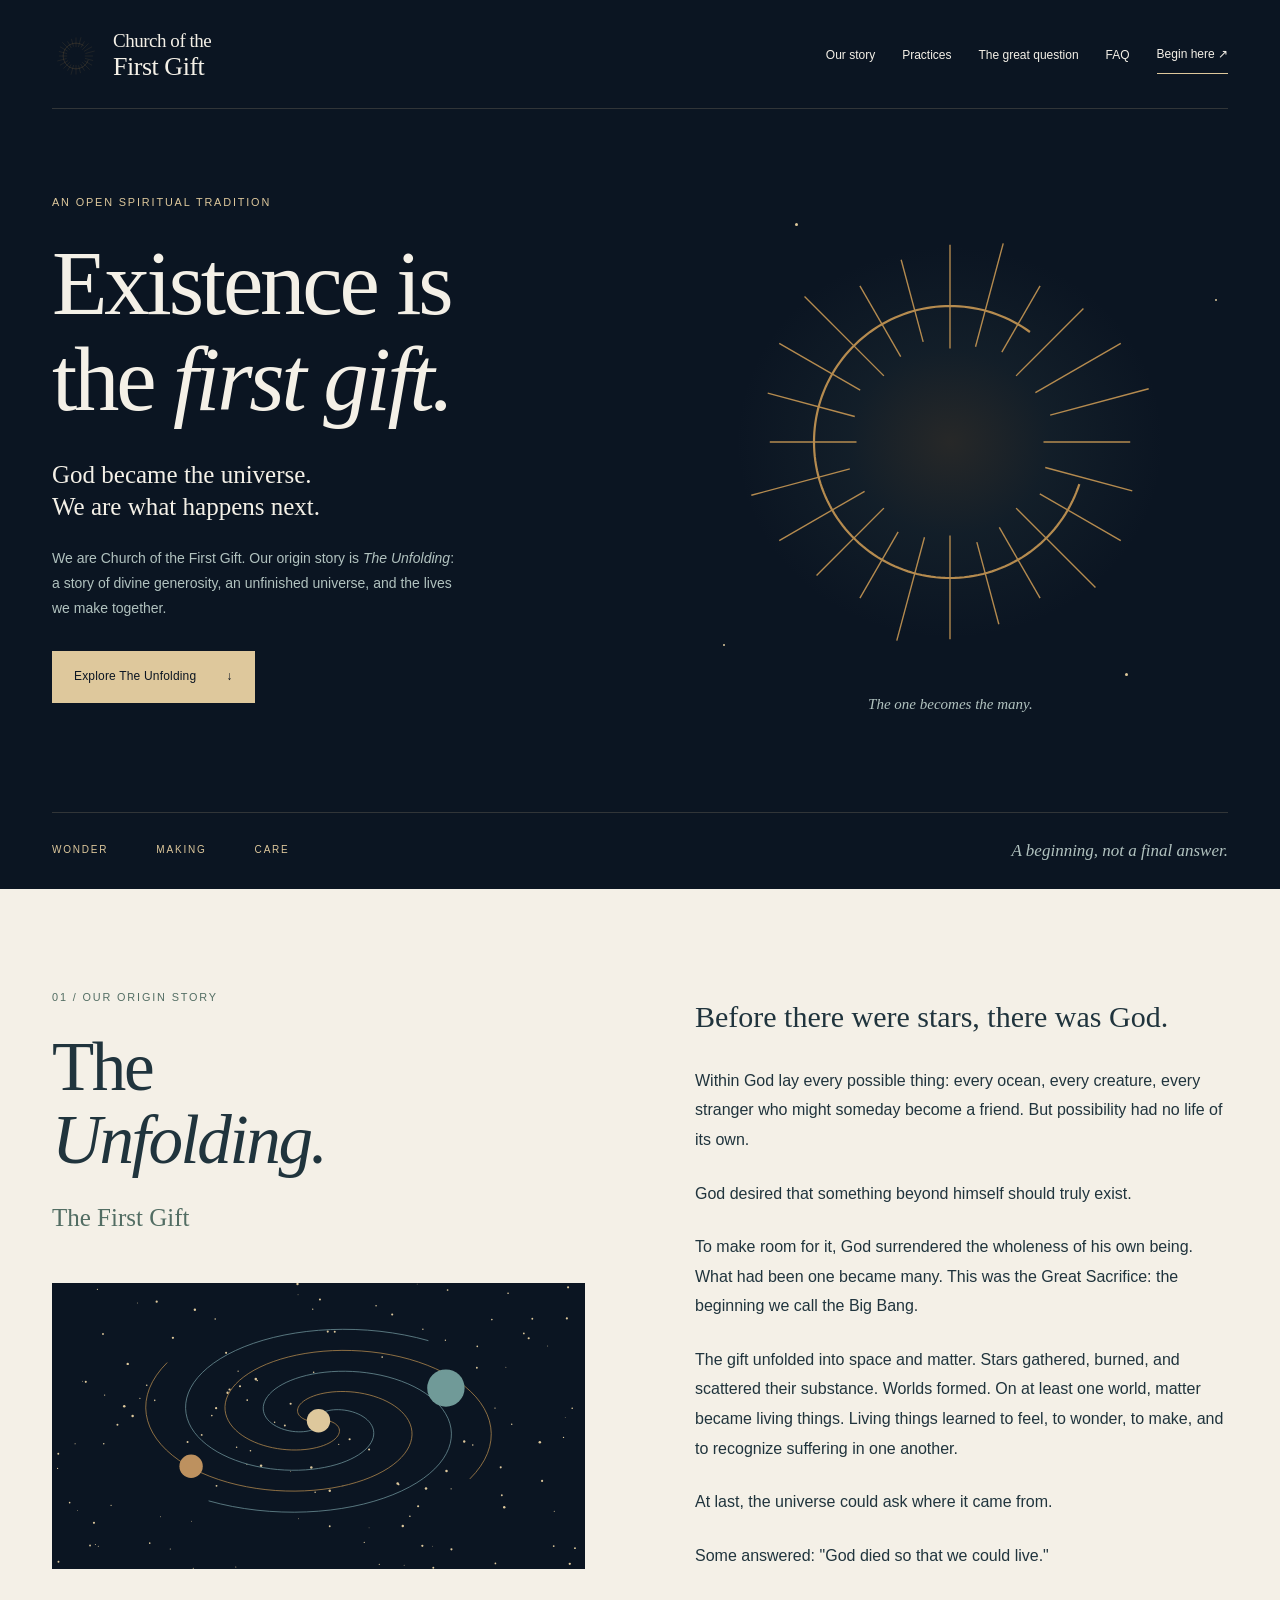
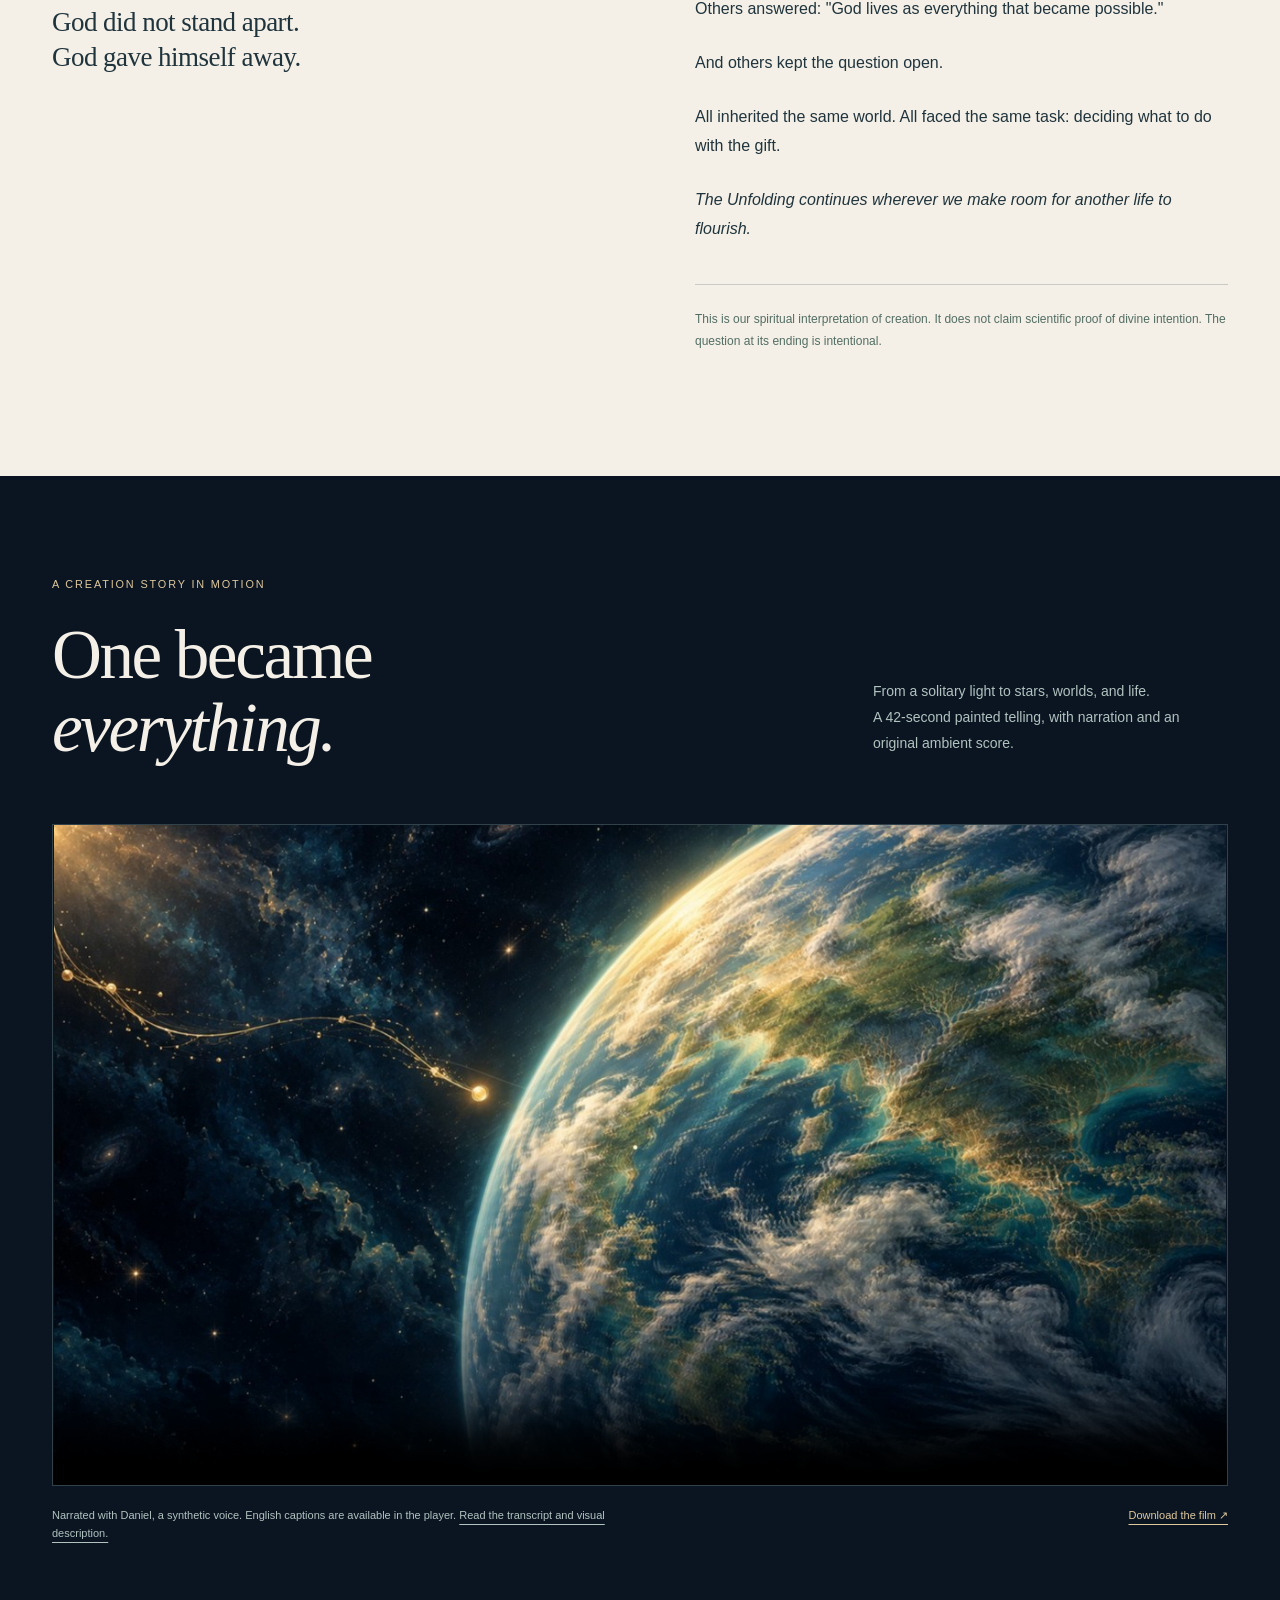
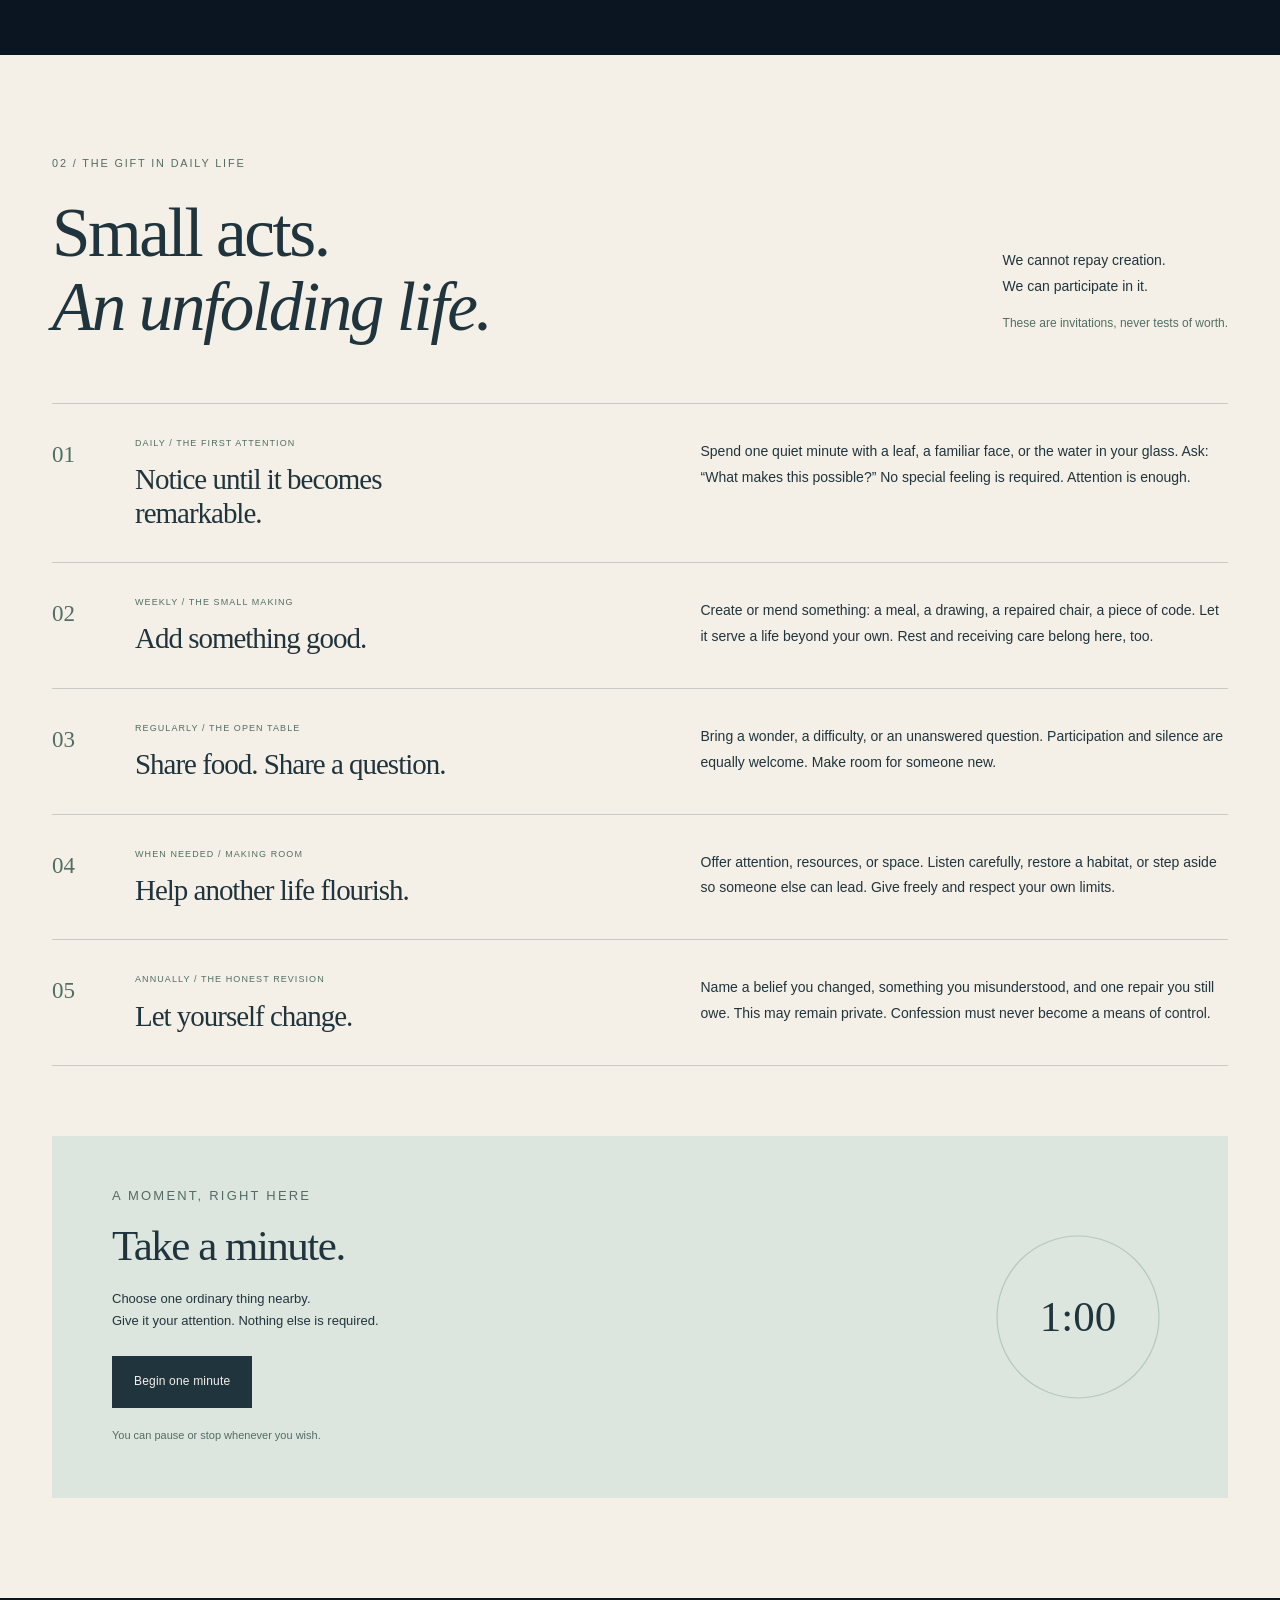
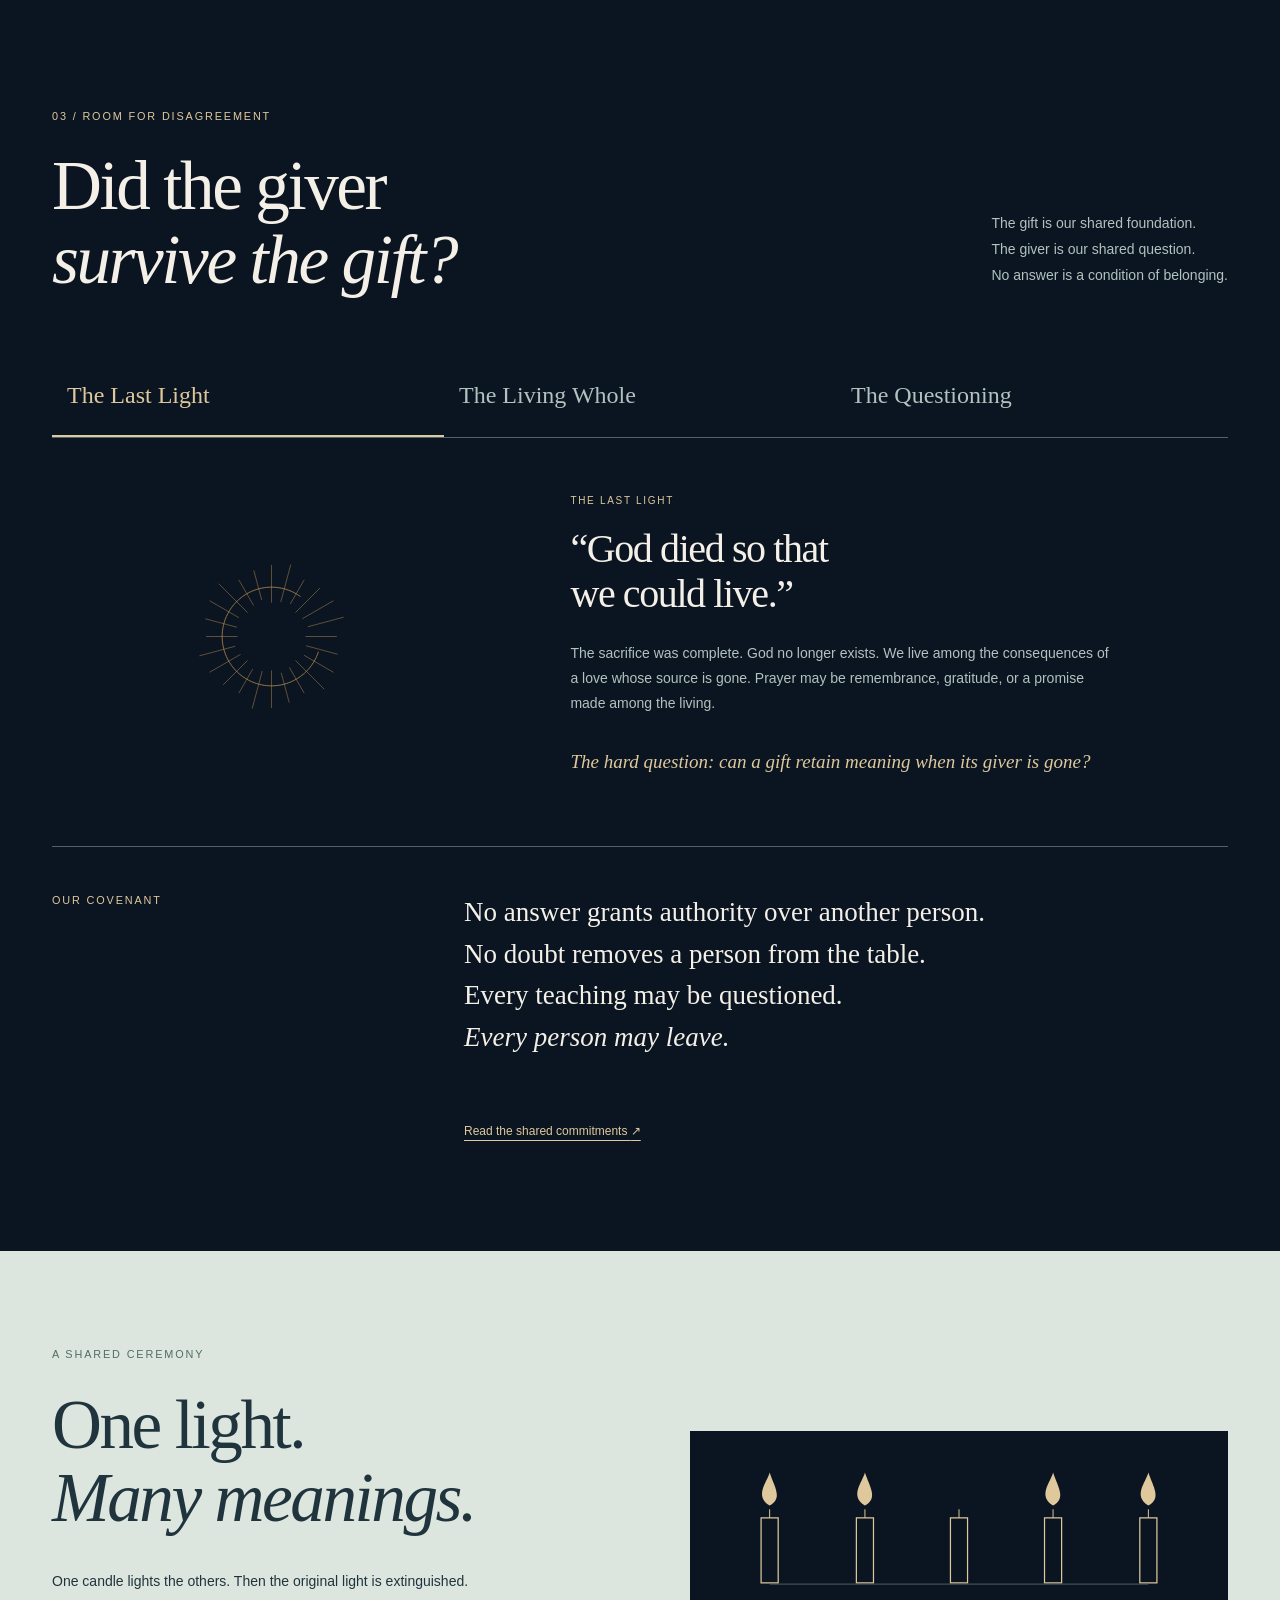
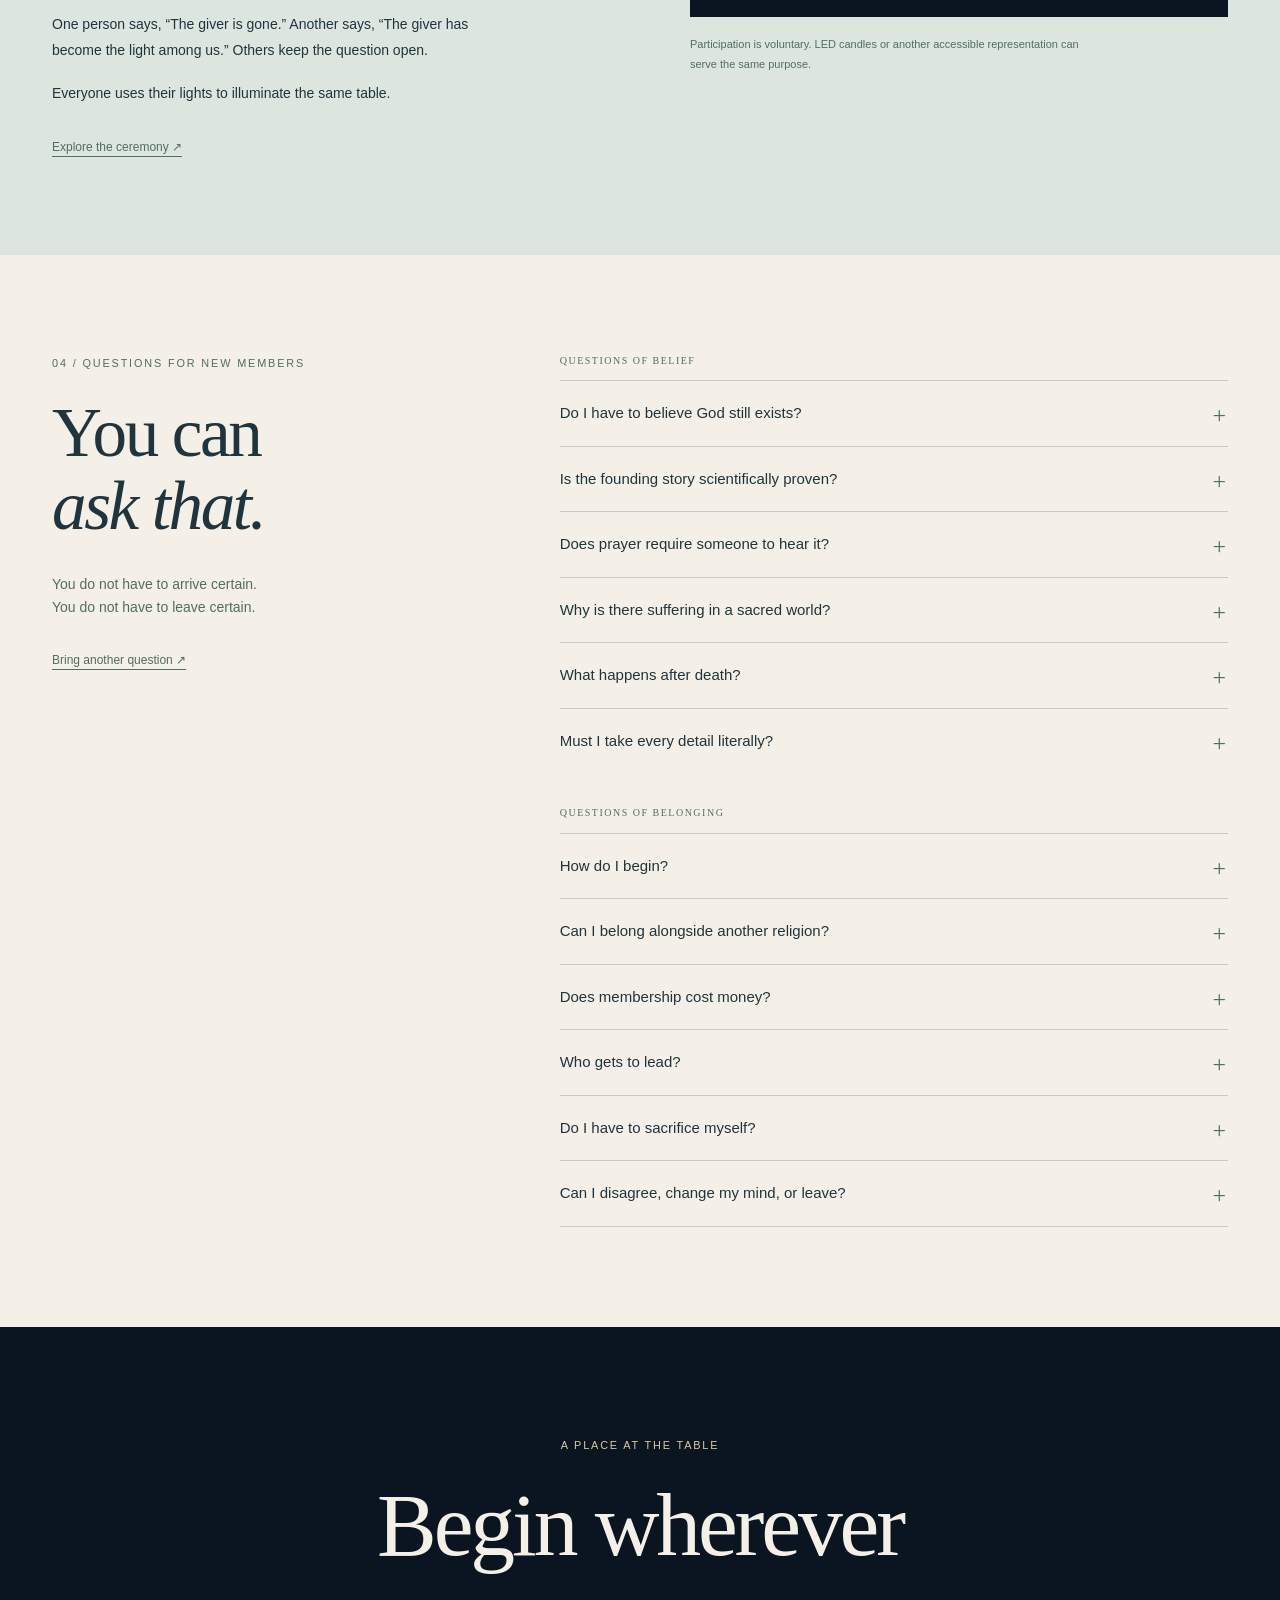
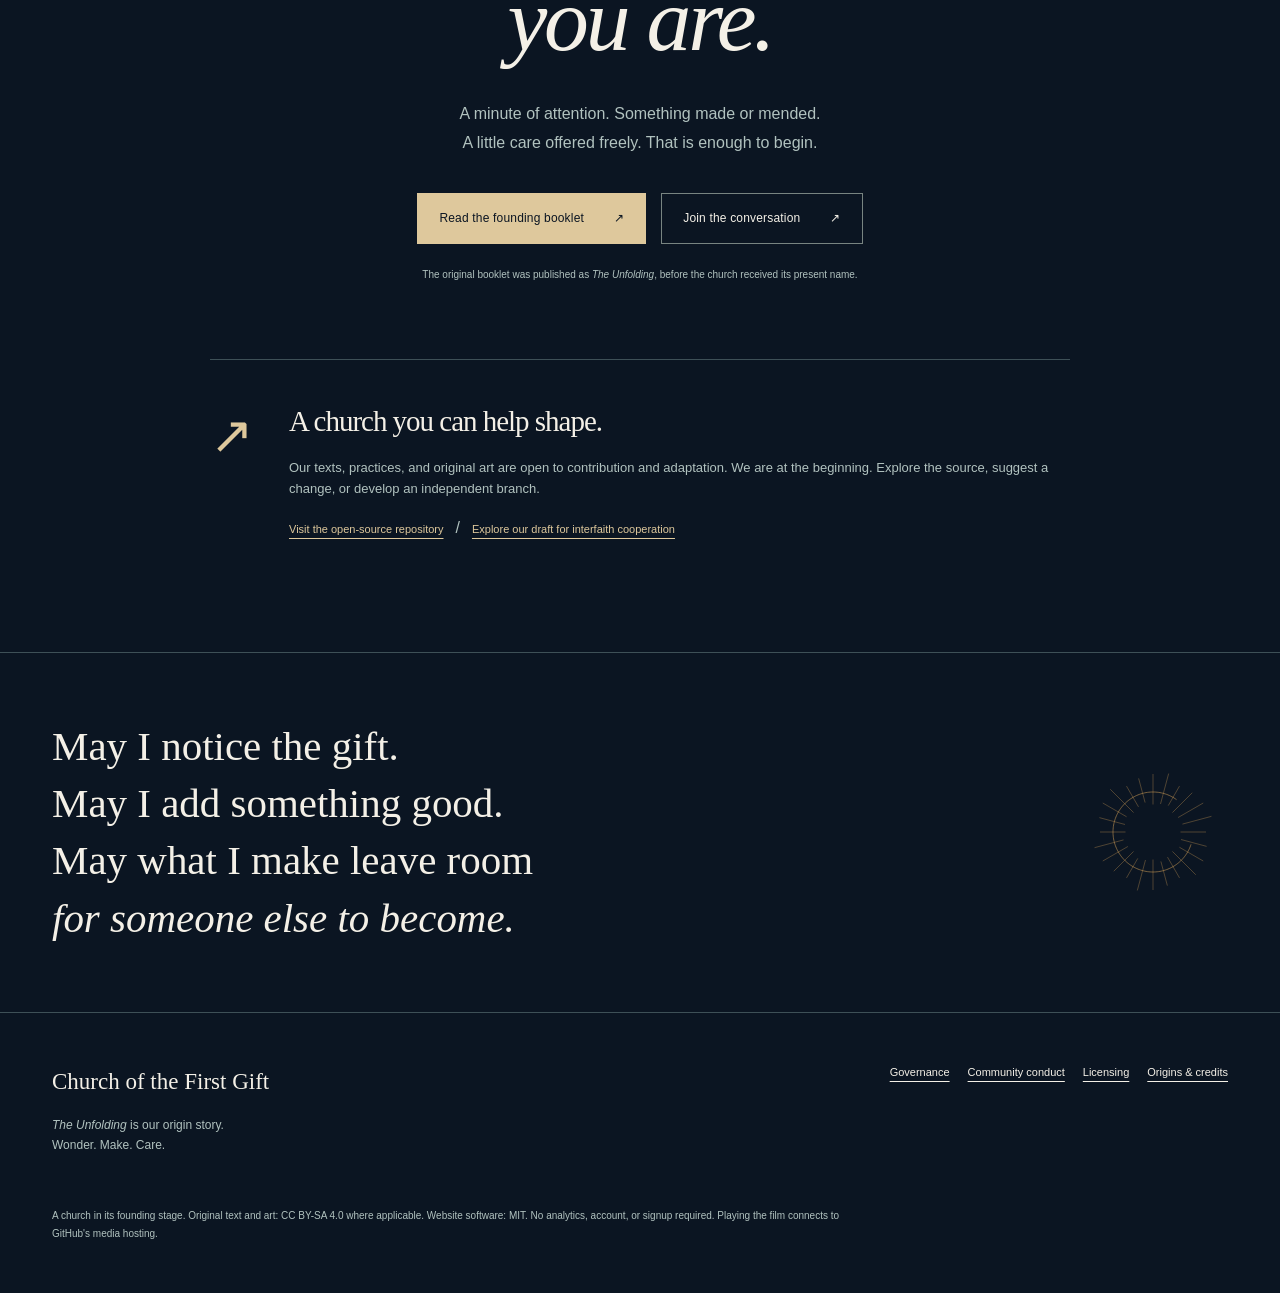
==== commit cb4531eb: "Publish painted film edition with narration and website captions" ====
--- a/docs/index.html
+++ b/docs/index.html
@@ -54,7 +54,7 @@
       </div>
     </section>
 
-    <section class="film-section wrap" aria-labelledby="film-title"><div class="section-intro"><div><p class="eyebrow">A creation story in motion</p><h2 id="film-title">One became<br><em>everything.</em></h2></div><p>From a solitary light to stars, worlds, and life.<br>A 28-second telling, with an original ambient score.</p></div><video controls preload="none" playsinline poster="assets/cosmos.svg" aria-label="The Great Sacrifice and The Unfolding, a 28-second animation"><source src="https://github.com/TheScogg/the-unfolding/releases/download/v0.1.0/The-Unfolding.mp4" type="video/mp4">Your browser does not support embedded video. Use the download below.</video><div class="film-caption"><p>Text in the film tells the story; there is no spoken narration. <a href="https://github.com/TheScogg/the-unfolding/blob/main/art/film/README.md">Read its text description.</a></p><a href="https://github.com/TheScogg/the-unfolding/releases/download/v0.1.0/The-Unfolding.mp4">Download the film <span aria-hidden="true">↗</span></a></div></section>
+    <section class="film-section wrap" aria-labelledby="film-title"><div class="section-intro"><div><p class="eyebrow">A creation story in motion</p><h2 id="film-title">One became<br><em>everything.</em></h2></div><p>From a solitary light to stars, worlds, and life.<br>A 42-second painted telling, with narration and an original ambient score.</p></div><video controls preload="none" playsinline poster="assets/painted-poster.jpg" aria-label="The Great Sacrifice and The Unfolding, a 42-second painted animation with synthetic narration"><source src="https://github.com/TheScogg/the-unfolding/releases/download/v0.2.0/The-Unfolding-Painted.mp4" type="video/mp4"><track kind="captions" src="assets/painted-narration.vtt" srclang="en" label="English">Your browser does not support embedded video. Use the download below.</video><div class="film-caption"><p>Narrated with Daniel, a synthetic voice. English captions are available in the player. <a href="https://github.com/TheScogg/the-unfolding/blob/main/art/film/painted/README.md">Read the transcript and visual description.</a></p><a href="https://github.com/TheScogg/the-unfolding/releases/download/v0.2.0/The-Unfolding-Painted.mp4">Download the film <span aria-hidden="true">↗</span></a></div></section>
 
     <section class="paper-section" id="practices" aria-labelledby="practices-title"><div class="wrap">
       <div class="section-intro"><div><p class="eyebrow">02 / The gift in daily life</p><h2 id="practices-title">Small acts.<br><em>An unfolding life.</em></h2></div><p>We cannot repay creation.<br>We can participate in it.<br><span class="muted">These are invitations, never tests of worth.</span></p></div>
@@ -95,7 +95,7 @@
 <details><summary>Do I have to sacrifice myself?</summary><p>No. The First Gift invites care, not self-destruction. Your safety, dignity, health, and boundaries matter. Nobody may demand suffering, obedience, or intimacy as a test of faith.</p></details>
 <details><summary>Can I disagree, change my mind, or leave?</summary><p>Yes. You may decline a ritual, question a teaching, change branches, or leave without punishment or shunning. Friendship and respect should not depend on continued membership.</p></details></div></div></section>
 
-    <section class="begin-section wrap" id="begin" aria-labelledby="begin-title"><p class="eyebrow">A place at the table</p><h2 id="begin-title">Begin wherever<br><em>you are.</em></h2><p class="begin-intro">A minute of attention. Something made or mended.<br>A little care offered freely. That is enough to begin.</p><div class="begin-actions"><a class="button button-gold" href="https://github.com/TheScogg/the-unfolding/releases/download/v0.1.0/the-unfolding-field-guide.pdf">Read the founding booklet <span aria-hidden="true">↗</span></a><a class="button button-outline" href="https://github.com/TheScogg/the-unfolding/discussions">Join the conversation <span aria-hidden="true">↗</span></a></div><p class="edition-note">The original booklet and film were published as <i>The Unfolding</i>, before the church received its present name.</p><div class="open-source-note"><span class="open-source-symbol" aria-hidden="true">↗</span><div><h3>A church you can help shape.</h3><p>Our texts, practices, and original art are open to contribution and adaptation. We are at the beginning. Explore the source, suggest a change, or develop an independent branch.</p><a href="https://github.com/TheScogg/the-unfolding">Visit the open-source repository</a><span class="link-divider">/</span><a href="https://github.com/TheScogg/the-unfolding/blob/main/proposals/0001-open-table-protocol.md">Explore our draft for interfaith cooperation</a></div></div></section>
+    <section class="begin-section wrap" id="begin" aria-labelledby="begin-title"><p class="eyebrow">A place at the table</p><h2 id="begin-title">Begin wherever<br><em>you are.</em></h2><p class="begin-intro">A minute of attention. Something made or mended.<br>A little care offered freely. That is enough to begin.</p><div class="begin-actions"><a class="button button-gold" href="https://github.com/TheScogg/the-unfolding/releases/download/v0.1.0/the-unfolding-field-guide.pdf">Read the founding booklet <span aria-hidden="true">↗</span></a><a class="button button-outline" href="https://github.com/TheScogg/the-unfolding/discussions">Join the conversation <span aria-hidden="true">↗</span></a></div><p class="edition-note">The original booklet was published as <i>The Unfolding</i>, before the church received its present name.</p><div class="open-source-note"><span class="open-source-symbol" aria-hidden="true">↗</span><div><h3>A church you can help shape.</h3><p>Our texts, practices, and original art are open to contribution and adaptation. We are at the beginning. Explore the source, suggest a change, or develop an independent branch.</p><a href="https://github.com/TheScogg/the-unfolding">Visit the open-source repository</a><span class="link-divider">/</span><a href="https://github.com/TheScogg/the-unfolding/blob/main/proposals/0001-open-table-protocol.md">Explore our draft for interfaith cooperation</a></div></div></section>
     <section class="blessing" aria-label="A blessing for the road"><div class="wrap"><p>May I notice the gift.<br>May I add something good.<br>May what I make leave room<br><em>for someone else to become.</em></p><img src="assets/emblem.svg" width="130" height="130" alt=""></div></section>
   </main>
   <footer class="wrap site-footer"><div><a class="footer-name" href="#home">Church of the First Gift</a><p><i>The Unfolding</i> is our origin story.<br>Wonder. Make. Care.</p></div><div class="footer-links"><a href="https://github.com/TheScogg/the-unfolding/blob/main/GOVERNANCE.md">Governance</a><a href="https://github.com/TheScogg/the-unfolding/blob/main/CODE_OF_CONDUCT.md">Community conduct</a><a href="https://github.com/TheScogg/the-unfolding/blob/main/LICENSE.md">Licensing</a><a href="https://github.com/TheScogg/the-unfolding/blob/main/PROVENANCE.md">Origins &amp; credits</a></div><p class="footer-small">A church in its founding stage. Original text and art: CC BY-SA 4.0 where applicable. Website software: MIT. No analytics, account, or signup required. Playing the film connects to GitHub's media hosting.</p></footer>
